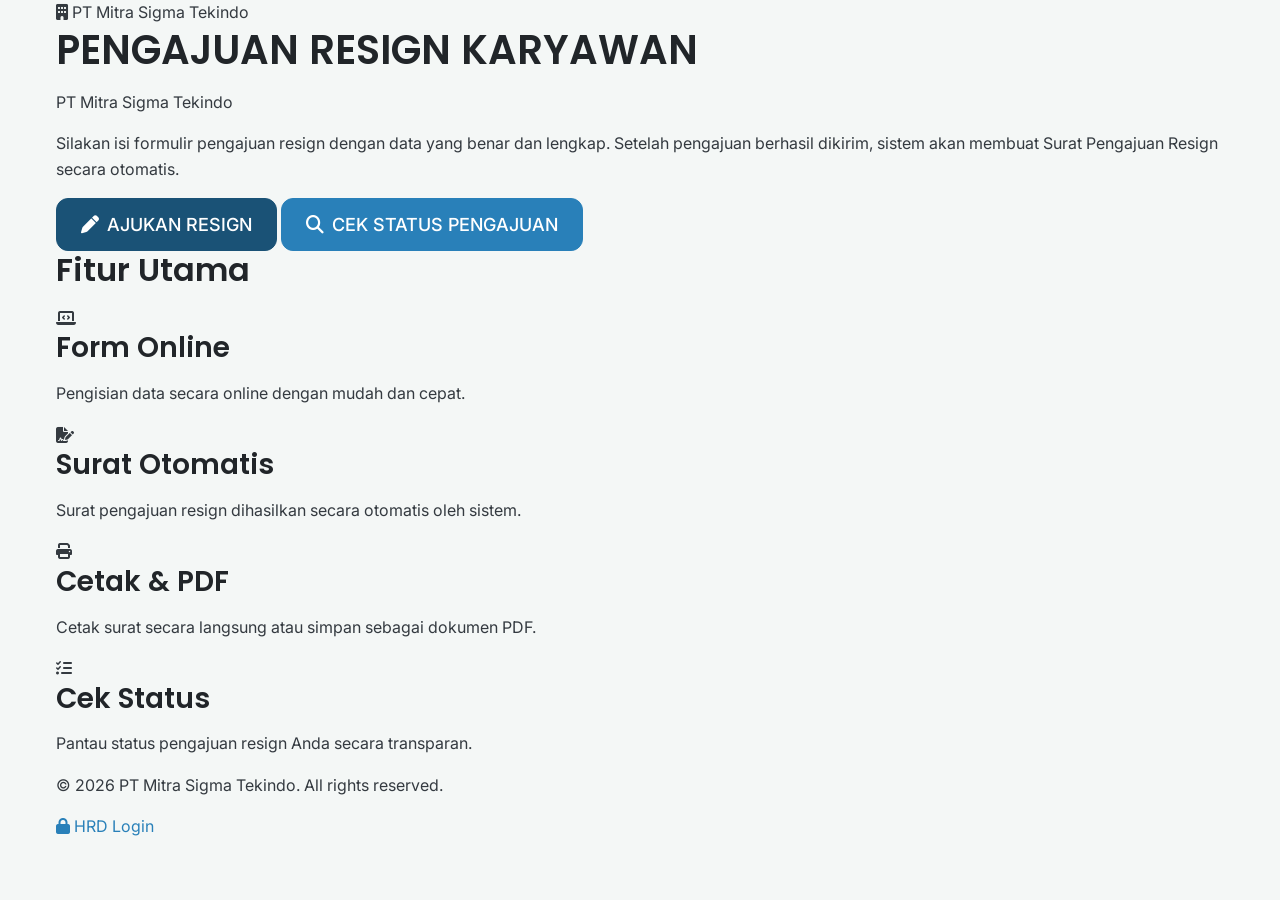
==== index.html @ a5768f7a "Initial commit: Aplikasi Pengajuan Resign Karyawan PT Mitra Sigma Tekindo" ====
<!DOCTYPE html>
<html lang="id">
<head>
    <meta charset="UTF-8">
    <meta name="viewport" content="width=device-width, initial-scale=1.0">
    <title>Pengajuan Resign Karyawan - PT Mitra Sigma Tekindo</title>
    <link href="https://fonts.googleapis.com/css2?family=Inter:wght@300;400;500;600;700&display=swap" rel="stylesheet">
    <link rel="stylesheet" href="https://cdnjs.cloudflare.com/ajax/libs/font-awesome/6.4.0/css/all.min.css">
    <link rel="stylesheet" href="css/style.css">
</head>
<body>
    <header class="main-header">
        <div class="container">
            <div class="logo-area">
                <i class="fas fa-building logo-icon"></i>
                <span class="company-name">PT Mitra Sigma Tekindo</span>
            </div>
        </div>
    </header>

    <main>
        <section class="hero">
            <div class="container">
                <h1>PENGAJUAN RESIGN KARYAWAN</h1>
                <p class="subtitle">PT Mitra Sigma Tekindo</p>
                <p class="description">Silakan isi formulir pengajuan resign dengan data yang benar dan lengkap. Setelah pengajuan berhasil dikirim, sistem akan membuat Surat Pengajuan Resign secara otomatis.</p>
                <div class="cta-buttons">
                    <a href="form.html" class="btn btn-primary btn-lg"><i class="fas fa-pen"></i> AJUKAN RESIGN</a>
                    <a href="check-status.html" class="btn btn-secondary btn-lg"><i class="fas fa-search"></i> CEK STATUS PENGAJUAN</a>
                </div>
            </div>
        </section>

        <section class="features">
            <div class="container">
                <h2>Fitur Utama</h2>
                <div class="feature-grid">
                    <div class="feature-card">
                        <i class="fas fa-laptop-code feature-icon"></i>
                        <h3>Form Online</h3>
                        <p>Pengisian data secara online dengan mudah dan cepat.</p>
                    </div>
                    <div class="feature-card">
                        <i class="fas fa-file-signature feature-icon"></i>
                        <h3>Surat Otomatis</h3>
                        <p>Surat pengajuan resign dihasilkan secara otomatis oleh sistem.</p>
                    </div>
                    <div class="feature-card">
                        <i class="fas fa-print feature-icon"></i>
                        <h3>Cetak & PDF</h3>
                        <p>Cetak surat secara langsung atau simpan sebagai dokumen PDF.</p>
                    </div>
                    <div class="feature-card">
                        <i class="fas fa-tasks feature-icon"></i>
                        <h3>Cek Status</h3>
                        <p>Pantau status pengajuan resign Anda secara transparan.</p>
                    </div>
                </div>
            </div>
        </section>
    </main>

    <footer>
        <div class="container footer-content">
            <div class="company-info">
                <p>&copy; 2026 PT Mitra Sigma Tekindo. All rights reserved.</p>
            </div>
            <div class="footer-links">
                <a href="login.html" class="hrd-login-link"><i class="fas fa-lock"></i> HRD Login</a>
            </div>
        </div>
    </footer>

    <script src="js/config.js"></script>
    <script src="js/app.js"></script>
</body>
</html>
---- css/style.css ----
@import url('https://fonts.googleapis.com/css2?family=Inter:wght@300;400;500;600;700&family=Poppins:wght@400;500;600;700&display=swap');

/* ==========================================================================
   1. CSS Variables & Reset
   ========================================================================== */
:root {
    /* Colors */
    --primary: #1a5276;
    --primary-hover: #154360;
    --primary-light: #e8f0fe;
    
    --secondary: #2980b9;
    --secondary-hover: #21618c;
    
    --success: #27ae60;
    --success-hover: #1e8449;
    --success-light: #eafaf1;
    
    --danger: #e74c3c;
    --danger-hover: #cb4335;
    --danger-light: #fdedec;
    
    --warning: #f39c12;
    --warning-hover: #d68910;
    --warning-light: #fef5e7;
    
    --info: #3498db;
    --info-light: #ebf5fb;

    /* Grayscale */
    --gray-50: #f8f9fa;
    --gray-100: #f1f3f5;
    --gray-200: #e9ecef;
    --gray-300: #dee2e6;
    --gray-400: #ced4da;
    --gray-500: #adb5bd;
    --gray-600: #6c757d;
    --gray-700: #495057;
    --gray-800: #343a40;
    --gray-900: #212529;
    
    /* Base */
    --bg-body: #f4f7f6;
    --bg-card: #ffffff;
    --text-main: var(--gray-800);
    --text-muted: var(--gray-600);
    --border-color: var(--gray-300);
    
    /* Typography */
    --font-family-sans: 'Inter', system-ui, -apple-system, 'Segoe UI', Roboto, Helvetica, Arial, sans-serif;
    --font-family-heading: 'Poppins', var(--font-family-sans);
    
    /* Spacing */
    --spacing-xs: 0.25rem;
    --spacing-sm: 0.5rem;
    --spacing-md: 1rem;
    --spacing-lg: 1.5rem;
    --spacing-xl: 2rem;
    --spacing-xxl: 3rem;
    
    /* Border Radius */
    --radius-sm: 0.25rem;
    --radius-md: 0.5rem;
    --radius-lg: 0.75rem;
    --radius-xl: 1rem;
    --radius-pill: 50rem;
    
    /* Shadows */
    --shadow-sm: 0 1px 2px rgba(0,0,0,0.05);
    --shadow-md: 0 4px 6px -1px rgba(0,0,0,0.1), 0 2px 4px -1px rgba(0,0,0,0.06);
    --shadow-lg: 0 10px 15px -3px rgba(0,0,0,0.1), 0 4px 6px -2px rgba(0,0,0,0.05);
    
    /* Transitions */
    --transition-fast: 150ms ease-in-out;
    --transition-normal: 250ms ease-in-out;
    
    /* Z-index */
    --z-dropdown: 1000;
    --z-sticky: 1020;
    --z-fixed: 1030;
    --z-modal-backdrop: 1040;
    --z-modal: 1050;
    --z-popover: 1060;
    --z-tooltip: 1070;
    --z-toast: 1090;
}

*, *::before, *::after {
    box-sizing: border-box;
    margin: 0;
    padding: 0;
}

html {
    font-size: 16px;
    scroll-behavior: smooth;
}

body {
    font-family: var(--font-family-sans);
    background-color: var(--bg-body);
    color: var(--text-main);
    line-height: 1.6;
    -webkit-font-smoothing: antialiased;
    -moz-osx-font-smoothing: grayscale;
}

/* ==========================================================================
   2. Typography
   ========================================================================== */
h1, h2, h3, h4, h5, h6 {
    font-family: var(--font-family-heading);
    font-weight: 600;
    color: var(--gray-900);
    margin-bottom: var(--spacing-md);
    line-height: 1.2;
}

h1 { font-size: 2.5rem; }
h2 { font-size: 2rem; }
h3 { font-size: 1.75rem; }
h4 { font-size: 1.5rem; }
h5 { font-size: 1.25rem; }
h6 { font-size: 1rem; }

p {
    margin-bottom: var(--spacing-md);
}

a {
    color: var(--secondary);
    text-decoration: none;
    transition: color var(--transition-fast);
}

a:hover {
    color: var(--secondary-hover);
    text-decoration: underline;
}

.text-muted { color: var(--text-muted) !important; }
.text-primary { color: var(--primary) !important; }
.text-success { color: var(--success) !important; }
.text-danger { color: var(--danger) !important; }
.text-warning { color: var(--warning) !important; }
.text-center { text-align: center !important; }
.text-right { text-align: right !important; }
.text-left { text-align: left !important; }
.fw-bold { font-weight: 700 !important; }
.fw-semibold { font-weight: 600 !important; }
.fw-medium { font-weight: 500 !important; }
.fw-normal { font-weight: 400 !important; }
.fs-sm { font-size: 0.875rem !important; }
.fs-lg { font-size: 1.125rem !important; }

/* ==========================================================================
   3. Layout & Container
   ========================================================================== */
.container {
    width: 100%;
    max-width: 1200px;
    margin-left: auto;
    margin-right: auto;
    padding-left: var(--spacing-md);
    padding-right: var(--spacing-md);
}

.container-fluid {
    width: 100%;
    padding-left: var(--spacing-md);
    padding-right: var(--spacing-md);
}

.row {
    display: flex;
    flex-wrap: wrap;
    margin-left: calc(var(--spacing-md) * -0.5);
    margin-right: calc(var(--spacing-md) * -0.5);
}

.col {
    flex: 1 0 0%;
    padding-left: calc(var(--spacing-md) * 0.5);
    padding-right: calc(var(--spacing-md) * 0.5);
}

.app-wrapper {
    display: flex;
    flex-direction: column;
    min-height: 100vh;
}

.main-content {
    flex: 1;
    padding: var(--spacing-xl) 0;
}

.d-flex { display: flex !important; }
.align-items-center { align-items: center !important; }
.justify-content-center { justify-content: center !important; }
.justify-content-between { justify-content: space-between !important; }
.flex-column { flex-direction: column !important; }
.flex-wrap { flex-wrap: wrap !important; }
.gap-1 { gap: var(--spacing-xs) !important; }
.gap-2 { gap: var(--spacing-sm) !important; }
.gap-3 { gap: var(--spacing-md) !important; }
.gap-4 { gap: var(--spacing-lg) !important; }

/* ==========================================================================
   4. Header & Navigation
   ========================================================================== */
.header {
    background-color: var(--bg-card);
    box-shadow: var(--shadow-sm);
    position: sticky;
    top: 0;
    z-index: var(--z-sticky);
    height: 70px;
}

.navbar {
    display: flex;
    align-items: center;
    justify-content: space-between;
    height: 100%;
}

.navbar-brand {
    display: flex;
    align-items: center;
    gap: var(--spacing-sm);
    font-family: var(--font-family-heading);
    font-weight: 700;
    font-size: 1.25rem;
    color: var(--primary);
    text-decoration: none;
}

.navbar-brand:hover {
    text-decoration: none;
}

.navbar-nav {
    display: flex;
    list-style: none;
    align-items: center;
    gap: var(--spacing-md);
}

.nav-link {
    color: var(--text-muted);
    font-weight: 500;
    padding: var(--spacing-sm) var(--spacing-md);
    border-radius: var(--radius-md);
}

.nav-link:hover, .nav-link.active {
    background-color: var(--primary-light);
    color: var(--primary);
    text-decoration: none;
}

.user-menu {
    position: relative;
    cursor: pointer;
}

.user-menu-trigger {
    display: flex;
    align-items: center;
    gap: var(--spacing-sm);
}

.avatar {
    width: 40px;
    height: 40px;
    border-radius: var(--radius-pill);
    background-color: var(--primary);
    color: white;
    display: flex;
    align-items: center;
    justify-content: center;
    font-weight: 600;
}

/* ==========================================================================
   5. Buttons
   ========================================================================== */
.btn {
    display: inline-flex;
    align-items: center;
    justify-content: center;
    gap: var(--spacing-sm);
    font-family: var(--font-family-sans);
    font-weight: 500;
    text-align: center;
    vertical-align: middle;
    cursor: pointer;
    user-select: none;
    border: 1px solid transparent;
    padding: 0.5rem 1rem;
    font-size: 1rem;
    line-height: 1.5;
    border-radius: var(--radius-md);
    transition: all var(--transition-fast);
}

.btn:focus {
    outline: 0;
    box-shadow: 0 0 0 0.25rem rgba(26, 82, 118, 0.25);
}

.btn:disabled, .btn.disabled {
    opacity: 0.65;
    pointer-events: none;
}

/* Primary */
.btn-primary {
    color: #fff;
    background-color: var(--primary);
    border-color: var(--primary);
}
.btn-primary:hover {
    color: #fff;
    background-color: var(--primary-hover);
    border-color: var(--primary-hover);
    text-decoration: none;
}

/* Secondary */
.btn-secondary {
    color: #fff;
    background-color: var(--secondary);
    border-color: var(--secondary);
}
.btn-secondary:hover {
    background-color: var(--secondary-hover);
    border-color: var(--secondary-hover);
    text-decoration: none;
}

/* Success */
.btn-success {
    color: #fff;
    background-color: var(--success);
    border-color: var(--success);
}
.btn-success:hover {
    background-color: var(--success-hover);
    border-color: var(--success-hover);
    text-decoration: none;
}

/* Danger */
.btn-danger {
    color: #fff;
    background-color: var(--danger);
    border-color: var(--danger);
}
.btn-danger:hover {
    background-color: var(--danger-hover);
    border-color: var(--danger-hover);
    text-decoration: none;
}

/* Warning */
.btn-warning {
    color: #fff;
    background-color: var(--warning);
    border-color: var(--warning);
}
.btn-warning:hover {
    background-color: var(--warning-hover);
    border-color: var(--warning-hover);
    text-decoration: none;
}

/* Outlines */
.btn-outline-primary {
    color: var(--primary);
    background-color: transparent;
    border-color: var(--primary);
}
.btn-outline-primary:hover {
    color: #fff;
    background-color: var(--primary);
    text-decoration: none;
}

.btn-outline-secondary {
    color: var(--gray-600);
    background-color: transparent;
    border-color: var(--gray-400);
}
.btn-outline-secondary:hover {
    background-color: var(--gray-100);
    color: var(--gray-800);
    text-decoration: none;
}

/* Sizes */
.btn-sm {
    padding: 0.25rem 0.5rem;
    font-size: 0.875rem;
    border-radius: var(--radius-sm);
}

.btn-lg {
    padding: 0.75rem 1.5rem;
    font-size: 1.125rem;
    border-radius: var(--radius-lg);
}

.btn-icon {
    padding: 0.5rem;
    display: inline-flex;
    align-items: center;
    justify-content: center;
}

/* ==========================================================================
   6. Cards
   ========================================================================== */
.card {
    position: relative;
    display: flex;
    flex-direction: column;
    min-width: 0;
    word-wrap: break-word;
    background-color: var(--bg-card);
    background-clip: border-box;
    border: 1px solid var(--border-color);
    border-radius: var(--radius-lg);
    box-shadow: var(--shadow-sm);
    margin-bottom: var(--spacing-lg);
    transition: box-shadow var(--transition-fast);
}

.card:hover {
    box-shadow: var(--shadow-md);
}

.card-header {
    padding: var(--spacing-md) var(--spacing-lg);
    margin-bottom: 0;
    background-color: var(--bg-card);
    border-bottom: 1px solid var(--border-color);
    border-top-left-radius: calc(var(--radius-lg) - 1px);
    border-top-right-radius: calc(var(--radius-lg) - 1px);
    display: flex;
    align-items: center;
    justify-content: space-between;
}

.card-title {
    margin-bottom: 0;
    font-size: 1.125rem;
    font-weight: 600;
}

.card-body {
    flex: 1 1 auto;
    padding: var(--spacing-lg);
}

.card-footer {
    padding: var(--spacing-md) var(--spacing-lg);
    background-color: var(--gray-50);
    border-top: 1px solid var(--border-color);
    border-bottom-left-radius: calc(var(--radius-lg) - 1px);
    border-bottom-right-radius: calc(var(--radius-lg) - 1px);
}

/* ==========================================================================
   7. Forms & Inputs
   ========================================================================== */
.form-group {
    margin-bottom: var(--spacing-md);
}

.form-label {
    display: inline-block;
    margin-bottom: 0.5rem;
    font-weight: 500;
    color: var(--gray-800);
}

.form-control, .form-select {
    display: block;
    width: 100%;
    padding: 0.5rem 0.75rem;
    font-size: 1rem;
    font-weight: 400;
    line-height: 1.5;
    color: var(--gray-800);
    background-color: #fff;
    background-clip: padding-box;
    border: 1px solid var(--gray-400);
    appearance: none;
    border-radius: var(--radius-md);
    transition: border-color var(--transition-fast), box-shadow var(--transition-fast);
}

.form-control:focus, .form-select:focus {
    color: var(--gray-800);
    background-color: #fff;
    border-color: var(--primary);
    outline: 0;
    box-shadow: 0 0 0 0.25rem rgba(26, 82, 118, 0.25);
}

.form-control:disabled, .form-control[readonly] {
    background-color: var(--gray-100);
    opacity: 1;
}

textarea.form-control {
    min-height: 100px;
    resize: vertical;
}

/* Custom Checkbox/Radio */
.form-check {
    display: block;
    min-height: 1.5rem;
    padding-left: 1.5rem;
    margin-bottom: 0.125rem;
}

.form-check-input {
    float: left;
    margin-left: -1.5rem;
    width: 1em;
    height: 1em;
    margin-top: 0.25em;
    vertical-align: top;
    background-color: #fff;
    background-repeat: no-repeat;
    background-position: center;
    background-size: contain;
    border: 1px solid var(--gray-400);
    appearance: none;
    color-adjust: exact;
}

.form-check-input[type="checkbox"] {
    border-radius: 0.25em;
}

.form-check-input[type="radio"] {
    border-radius: 50%;
}

.form-check-input:checked {
    background-color: var(--primary);
    border-color: var(--primary);
}

.form-check-input:checked[type="checkbox"] {
    background-image: url("data:image/svg+xml,%3csvg xmlns='http://www.w3.org/2000/svg' viewBox='0 0 20 20'%3e%3cpath fill='none' stroke='%23fff' stroke-linecap='round' stroke-linejoin='round' stroke-width='3' d='M6 10l3 3l6-6'/%3e%3c/svg%3e");
}

.form-check-input:checked[type="radio"] {
    background-image: url("data:image/svg+xml,%3csvg xmlns='http://www.w3.org/2000/svg' viewBox='-4 -4 8 8'%3e%3ccircle r='2' fill='%23fff'/%3e%3c/svg%3e");
}

.form-check-label {
    cursor: pointer;
}

.invalid-feedback {
    display: none;
    width: 100%;
    margin-top: 0.25rem;
    font-size: 0.875em;
    color: var(--danger);
}

.is-invalid {
    border-color: var(--danger);
}
.is-invalid ~ .invalid-feedback {
    display: block;
}

/* ==========================================================================
   8. Tables
   ========================================================================== */
.table-responsive {
    overflow-x: auto;
    -webkit-overflow-scrolling: touch;
}

.table {
    width: 100%;
    margin-bottom: 1rem;
    color: var(--gray-800);
    vertical-align: top;
    border-collapse: collapse;
}

.table > :not(caption) > * > * {
    padding: 0.75rem 1rem;
    background-color: transparent;
    border-bottom: 1px solid var(--gray-200);
}

.table > thead {
    vertical-align: bottom;
    background-color: var(--gray-50);
}

.table > thead > tr > th {
    font-weight: 600;
    text-align: left;
    color: var(--gray-700);
    text-transform: uppercase;
    font-size: 0.75rem;
    letter-spacing: 0.5px;
    border-bottom-width: 2px;
}

.table > tbody {
    vertical-align: inherit;
}

.table-striped > tbody > tr:nth-of-type(odd) > * {
    background-color: rgba(0, 0, 0, 0.02);
}

.table-hover > tbody > tr:hover > * {
    background-color: rgba(0, 0, 0, 0.04);
}

.table-bordered > :not(caption) > * {
    border-width: 1px 0;
}
.table-bordered > :not(caption) > * > * {
    border-width: 0 1px;
    border-color: var(--gray-200);
}

/* ==========================================================================
   9. Modals & Dialogs
   ========================================================================== */
.modal {
    position: fixed;
    top: 0;
    left: 0;
    z-index: var(--z-modal);
    display: none;
    width: 100%;
    height: 100%;
    overflow-x: hidden;
    overflow-y: auto;
    outline: 0;
    background-color: rgba(0,0,0,0.5);
    opacity: 0;
    transition: opacity var(--transition-normal);
}

.modal.show {
    display: block;
    opacity: 1;
}

.modal-dialog {
    position: relative;
    width: auto;
    margin: 1.75rem auto;
    pointer-events: none;
    max-width: 500px;
    transform: translateY(-50px);
    transition: transform var(--transition-normal);
}

.modal.show .modal-dialog {
    transform: none;
}

.modal-content {
    position: relative;
    display: flex;
    flex-direction: column;
    width: 100%;
    pointer-events: auto;
    background-color: #fff;
    background-clip: padding-box;
    border: 1px solid rgba(0,0,0,0.2);
    border-radius: var(--radius-lg);
    outline: 0;
    box-shadow: var(--shadow-lg);
}

.modal-header {
    display: flex;
    flex-shrink: 0;
    align-items: center;
    justify-content: space-between;
    padding: 1rem 1rem;
    border-bottom: 1px solid var(--border-color);
    border-top-left-radius: calc(var(--radius-lg) - 1px);
    border-top-right-radius: calc(var(--radius-lg) - 1px);
}

.modal-title {
    margin-bottom: 0;
    line-height: 1.5;
}

.btn-close {
    box-sizing: content-box;
    width: 1em;
    height: 1em;
    padding: 0.25em 0.25em;
    color: #000;
    background: transparent url("data:image/svg+xml,%3csvg xmlns='http://www.w3.org/2000/svg' viewBox='0 0 16 16' fill='%23000'%3e%3cpath d='M.293.293a1 1 0 011.414 0L8 6.586 14.293.293a1 1 0 111.414 1.414L9.414 8l6.293 6.293a1 1 0 01-1.414 1.414L8 9.414l-6.293 6.293a1 1 0 01-1.414-1.414L6.586 8 .293 1.707a1 1 0 010-1.414z'/%3e%3c/svg%3e") center/1em auto no-repeat;
    border: 0;
    border-radius: 0.25rem;
    opacity: 0.5;
    cursor: pointer;
}

.btn-close:hover {
    opacity: 0.75;
}

.modal-body {
    position: relative;
    flex: 1 1 auto;
    padding: 1rem;
}

.modal-footer {
    display: flex;
    flex-wrap: wrap;
    flex-shrink: 0;
    align-items: center;
    justify-content: flex-end;
    padding: 0.75rem;
    border-top: 1px solid var(--border-color);
    border-bottom-right-radius: calc(var(--radius-lg) - 1px);
    border-bottom-left-radius: calc(var(--radius-lg) - 1px);
}

/* ==========================================================================
   10. Status Badges
   ========================================================================== */
.badge {
    display: inline-block;
    padding: 0.35em 0.65em;
    font-size: 0.75em;
    font-weight: 600;
    line-height: 1;
    color: #fff;
    text-align: center;
    white-space: nowrap;
    vertical-align: baseline;
    border-radius: var(--radius-pill);
}

/* Specific Status Colors */
.badge-baru {
    background-color: var(--primary);
    color: #fff;
}

.badge-diperiksa {
    background-color: var(--warning);
    color: #fff;
}

.badge-disetujui {
    background-color: var(--success);
    color: #fff;
}

.badge-ditolak {
    background-color: var(--danger);
    color: #fff;
}

.badge-selesai {
    background-color: var(--gray-600);
    color: #fff;
}

/* ==========================================================================
   11. Timeline/Stepper
   ========================================================================== */
.stepper {
    display: flex;
    flex-direction: column;
    position: relative;
    margin: var(--spacing-md) 0;
}

.stepper::before {
    content: '';
    position: absolute;
    top: 0;
    bottom: 0;
    left: 20px;
    width: 2px;
    background-color: var(--gray-300);
}

.step {
    display: flex;
    align-items: flex-start;
    margin-bottom: var(--spacing-lg);
    position: relative;
    z-index: 1;
}

.step:last-child {
    margin-bottom: 0;
}

.step-icon {
    width: 42px;
    height: 42px;
    border-radius: 50%;
    background-color: #fff;
    border: 2px solid var(--gray-300);
    display: flex;
    align-items: center;
    justify-content: center;
    color: var(--gray-500);
    font-weight: bold;
    flex-shrink: 0;
    margin-right: var(--spacing-md);
    transition: all var(--transition-fast);
}

.step-content {
    flex: 1;
    padding-top: 8px;
}

.step-title {
    font-weight: 600;
    margin-bottom: 4px;
    color: var(--gray-800);
}

.step-desc {
    font-size: 0.875rem;
    color: var(--text-muted);
}

.step.active .step-icon {
    border-color: var(--primary);
    background-color: var(--primary-light);
    color: var(--primary);
}

.step.active .step-title {
    color: var(--primary);
}

.step.completed .step-icon {
    background-color: var(--success);
    border-color: var(--success);
    color: #fff;
}

/* ==========================================================================
   12. Dashboard Stats
   ========================================================================== */
.stat-grid {
    display: grid;
    grid-template-columns: repeat(auto-fit, minmax(240px, 1fr));
    gap: var(--spacing-md);
    margin-bottom: var(--spacing-lg);
}

.stat-card {
    background: var(--bg-card);
    border-radius: var(--radius-lg);
    padding: var(--spacing-lg);
    display: flex;
    align-items: center;
    box-shadow: var(--shadow-sm);
    border: 1px solid var(--border-color);
    transition: transform var(--transition-fast);
}

.stat-card:hover {
    transform: translateY(-3px);
    box-shadow: var(--shadow-md);
}

.stat-icon {
    width: 60px;
    height: 60px;
    border-radius: var(--radius-md);
    display: flex;
    align-items: center;
    justify-content: center;
    font-size: 1.5rem;
    margin-right: var(--spacing-md);
}

.stat-icon.primary { background: var(--primary-light); color: var(--primary); }
.stat-icon.success { background: var(--success-light); color: var(--success); }
.stat-icon.warning { background: var(--warning-light); color: var(--warning); }
.stat-icon.danger { background: var(--danger-light); color: var(--danger); }

.stat-details {
    flex: 1;
}

.stat-title {
    font-size: 0.875rem;
    color: var(--text-muted);
    font-weight: 500;
    margin-bottom: 4px;
    text-transform: uppercase;
}

.stat-value {
    font-size: 1.75rem;
    font-weight: 700;
    color: var(--gray-900);
    line-height: 1;
}

/* ==========================================================================
   13. Pagination
   ========================================================================== */
.pagination {
    display: flex;
    padding-left: 0;
    list-style: none;
    border-radius: var(--radius-md);
    justify-content: flex-end;
    margin-top: var(--spacing-md);
}

.page-item {
    margin: 0 2px;
}

.page-link {
    position: relative;
    display: block;
    color: var(--primary);
    text-decoration: none;
    background-color: #fff;
    border: 1px solid var(--gray-300);
    padding: 0.5rem 0.75rem;
    border-radius: var(--radius-sm);
    transition: all var(--transition-fast);
}

.page-link:hover {
    z-index: 2;
    color: var(--primary-hover);
    background-color: var(--gray-100);
    border-color: var(--gray-300);
}

.page-item.active .page-link {
    z-index: 3;
    color: #fff;
    background-color: var(--primary);
    border-color: var(--primary);
}

.page-item.disabled .page-link {
    color: var(--gray-500);
    pointer-events: none;
    background-color: #fff;
    border-color: var(--gray-300);
}

/* ==========================================================================
   14. Notifications/Toast
   ========================================================================== */
.toast-container {
    position: fixed;
    top: 20px;
    right: 20px;
    z-index: var(--z-toast);
}

.toast {
    width: 350px;
    max-width: 100%;
    font-size: 0.875rem;
    pointer-events: auto;
    background-color: rgba(255, 255, 255, 0.95);
    background-clip: padding-box;
    border: 1px solid rgba(0, 0, 0, 0.1);
    box-shadow: var(--shadow-md);
    border-radius: var(--radius-md);
    margin-bottom: var(--spacing-sm);
    opacity: 0;
    transform: translateX(100%);
    transition: all 0.3s ease-in-out;
}

.toast.show {
    opacity: 1;
    transform: translateX(0);
}

.toast-header {
    display: flex;
    align-items: center;
    padding: 0.5rem 0.75rem;
    color: var(--gray-600);
    background-color: rgba(255, 255, 255, 0.85);
    background-clip: padding-box;
    border-bottom: 1px solid rgba(0, 0, 0, 0.05);
    border-top-left-radius: calc(var(--radius-md) - 1px);
    border-top-right-radius: calc(var(--radius-md) - 1px);
}

.toast-body {
    padding: 0.75rem;
    word-wrap: break-word;
}

.toast-success { border-left: 4px solid var(--success); }
.toast-error { border-left: 4px solid var(--danger); }
.toast-warning { border-left: 4px solid var(--warning); }
.toast-info { border-left: 4px solid var(--info); }

/* ==========================================================================
   15. Loading Spinner
   ========================================================================== */
.spinner-border {
    display: inline-block;
    width: 2rem;
    height: 2rem;
    vertical-align: -0.125em;
    border: 0.25em solid currentColor;
    border-right-color: transparent;
    border-radius: 50%;
    animation: 0.75s linear infinite spinner-border;
}

.spinner-sm {
    width: 1rem;
    height: 1rem;
    border-width: 0.2em;
}

@keyframes spinner-border {
    to { transform: rotate(360deg); }
}

.loading-overlay {
    position: fixed;
    top: 0;
    left: 0;
    width: 100%;
    height: 100%;
    background: rgba(255,255,255,0.8);
    display: flex;
    flex-direction: column;
    justify-content: center;
    align-items: center;
    z-index: 9999;
}

.loading-text {
    margin-top: var(--spacing-sm);
    font-weight: 500;
    color: var(--primary);
}

/* ==========================================================================
   16. File Upload
   ========================================================================== */
.upload-area {
    border: 2px dashed var(--gray-400);
    border-radius: var(--radius-md);
    padding: var(--spacing-xl);
    text-align: center;
    background-color: var(--gray-50);
    transition: all var(--transition-fast);
    cursor: pointer;
    position: relative;
}

.upload-area:hover, .upload-area.dragover {
    border-color: var(--primary);
    background-color: var(--primary-light);
}

.upload-icon {
    font-size: 2.5rem;
    color: var(--gray-500);
    margin-bottom: var(--spacing-sm);
}

.upload-area:hover .upload-icon {
    color: var(--primary);
}

.upload-text {
    color: var(--gray-700);
    margin-bottom: 0;
}

.upload-hint {
    font-size: 0.75rem;
    color: var(--text-muted);
    margin-top: var(--spacing-xs);
}

.upload-input {
    position: absolute;
    width: 100%;
    height: 100%;
    top: 0;
    left: 0;
    opacity: 0;
    cursor: pointer;
}

/* ==========================================================================
   17. Filter Bar
   ========================================================================== */
.filter-bar {
    background-color: var(--bg-card);
    padding: var(--spacing-md);
    border-radius: var(--radius-md);
    box-shadow: var(--shadow-sm);
    margin-bottom: var(--spacing-lg);
    border: 1px solid var(--border-color);
    display: flex;
    flex-wrap: wrap;
    gap: var(--spacing-md);
    align-items: center;
}

.filter-group {
    display: flex;
    flex-direction: column;
    flex: 1;
    min-width: 200px;
}

.filter-group label {
    font-size: 0.75rem;
    font-weight: 600;
    color: var(--text-muted);
    text-transform: uppercase;
    margin-bottom: 4px;
}

.search-box {
    position: relative;
    flex: 2;
    min-width: 250px;
}

.search-box .form-control {
    padding-left: 2.5rem;
}

.search-icon {
    position: absolute;
    left: 10px;
    top: 50%;
    transform: translateY(-50%);
    color: var(--gray-500);
}

/* ==========================================================================
   18. Footer
   ========================================================================== */
.footer {
    background-color: #fff;
    padding: var(--spacing-lg) 0;
    border-top: 1px solid var(--border-color);
    text-align: center;
    margin-top: auto;
}

.footer p {
    margin-bottom: 0;
    color: var(--text-muted);
    font-size: 0.875rem;
}

/* ==========================================================================
   19. Print Styles
   ========================================================================== */
@media print {
    @page {
        margin: 2cm;
        size: A4 portrait;
    }
    
    body {
        background-color: #fff;
        color: #000;
        font-size: 12pt;
    }
    
    .header, .footer, .navbar, .sidebar, .btn, .filter-bar, .pagination, 
    .toast-container, .loading-overlay {
        display: none !important;
    }
    
    .container {
        max-width: 100%;
        padding: 0;
        margin: 0;
    }
    
    .card {
        border: none;
        box-shadow: none;
        margin: 0;
    }
    
    .card-header {
        border: none;
        padding: 0 0 1rem 0;
    }
    
    .card-body {
        padding: 0;
    }
    
    .badge {
        border: 1px solid #000;
        color: #000 !important;
        background-color: transparent !important;
    }
    
    .table {
        border-collapse: collapse;
    }
    
    .table th, .table td {
        border: 1px solid #000;
        padding: 8px;
    }
    
    /* Ensure colors print for specific elements if needed */
    * {
        -webkit-print-color-adjust: exact !important;
        print-color-adjust: exact !important;
    }
}

/* ==========================================================================
   20. Letter/Surat Styles (A4 formatting)
   ========================================================================== */
.surat-container {
    background: #fff;
    width: 210mm;
    min-height: 297mm;
    padding: 20mm;
    margin: 0 auto;
    box-shadow: 0 0 10px rgba(0,0,0,0.1);
    font-family: 'Times New Roman', Times, serif; /* Standard for official letters */
    font-size: 12pt;
    line-height: 1.5;
    color: #000;
}

.kop-surat {
    text-align: center;
    border-bottom: 3px solid #000;
    padding-bottom: 10px;
    margin-bottom: 20px;
    display: flex;
    align-items: center;
}

.kop-logo {
    width: 80px;
    height: auto;
    margin-right: 20px;
}

.kop-text {
    flex: 1;
}

.kop-nama-pt {
    font-size: 16pt;
    font-weight: bold;
    text-transform: uppercase;
    margin-bottom: 5px;
}

.kop-alamat {
    font-size: 10pt;
    margin-bottom: 0;
}

.isi-surat {
    text-align: justify;
}

.surat-tanggal {
    text-align: right;
    margin-bottom: 20px;
}

.surat-tujuan {
    margin-bottom: 20px;
}

.surat-paragraf {
    text-indent: 30px;
    margin-bottom: 15px;
}

.tanda-tangan-area {
    margin-top: 50px;
    display: flex;
    justify-content: space-between;
}

.tanda-tangan-box {
    text-align: center;
    width: 200px;
}

.ttd-space {
    height: 80px; /* Space for signature */
}

.ttd-nama {
    font-weight: bold;
    text-decoration: underline;
}

/* ==========================================================================
   21. Responsive Breakpoints
   ========================================================================== */
/* Extra small devices (phones, 600px and down) */
@media only screen and (max-width: 600px) {
    .row {
        flex-direction: column;
    }
    
    .col {
        width: 100%;
        flex: none;
    }
    
    .stat-grid {
        grid-template-columns: 1fr;
    }
    
    .filter-bar {
        flex-direction: column;
        align-items: stretch;
    }
    
    .surat-container {
        width: 100%;
        min-height: auto;
        padding: 15px;
        box-shadow: none;
    }
    
    .tanda-tangan-area {
        flex-direction: column;
        align-items: center;
        gap: 20px;
    }
    
    /* Mobile-first touch targets */
    .btn, .form-control, .form-select, .nav-link {
        min-height: 44px; /* Apple suggested touch target size */
    }
}

/* Small devices (portrait tablets and large phones, 600px and up) */
@media only screen and (min-width: 600px) {
    .col-sm-6 { flex: 0 0 auto; width: 50%; }
    .col-sm-12 { flex: 0 0 auto; width: 100%; }
}

/* Medium devices (landscape tablets, 768px and up) */
@media only screen and (min-width: 768px) {
    .col-md-4 { flex: 0 0 auto; width: 33.33333333%; }
    .col-md-6 { flex: 0 0 auto; width: 50%; }
    .col-md-8 { flex: 0 0 auto; width: 66.66666667%; }
    .col-md-12 { flex: 0 0 auto; width: 100%; }
}

/* Large devices (laptops/desktops, 992px and up) */
@media only screen and (min-width: 992px) {
    .col-lg-3 { flex: 0 0 auto; width: 25%; }
    .col-lg-4 { flex: 0 0 auto; width: 33.33333333%; }
    .col-lg-6 { flex: 0 0 auto; width: 50%; }
    .col-lg-8 { flex: 0 0 auto; width: 66.66666667%; }
    .col-lg-12 { flex: 0 0 auto; width: 100%; }
}

/* ==========================================================================
   22. Utilities
   ========================================================================== */
.m-0 { margin: 0 !important; }
.mt-1 { margin-top: 0.25rem !important; }
.mt-2 { margin-top: 0.5rem !important; }
.mt-3 { margin-top: 1rem !important; }
.mt-4 { margin-top: 1.5rem !important; }
.mt-5 { margin-top: 3rem !important; }

.mb-0 { margin-bottom: 0 !important; }
.mb-1 { margin-bottom: 0.25rem !important; }
.mb-2 { margin-bottom: 0.5rem !important; }
.mb-3 { margin-bottom: 1rem !important; }
.mb-4 { margin-bottom: 1.5rem !important; }
.mb-5 { margin-bottom: 3rem !important; }

.my-1 { margin-top: 0.25rem !important; margin-bottom: 0.25rem !important; }
.my-2 { margin-top: 0.5rem !important; margin-bottom: 0.5rem !important; }
.my-3 { margin-top: 1rem !important; margin-bottom: 1rem !important; }

.p-0 { padding: 0 !important; }
.p-1 { padding: 0.25rem !important; }
.p-2 { padding: 0.5rem !important; }
.p-3 { padding: 1rem !important; }
.p-4 { padding: 1.5rem !important; }
.p-5 { padding: 3rem !important; }

.py-1 { padding-top: 0.25rem !important; padding-bottom: 0.25rem !important; }
.py-2 { padding-top: 0.5rem !important; padding-bottom: 0.5rem !important; }
.py-3 { padding-top: 1rem !important; padding-bottom: 1rem !important; }

.px-1 { padding-left: 0.25rem !important; padding-right: 0.25rem !important; }
.px-2 { padding-left: 0.5rem !important; padding-right: 0.5rem !important; }
.px-3 { padding-left: 1rem !important; padding-right: 1rem !important; }

.w-100 { width: 100% !important; }
.w-50 { width: 50% !important; }
.h-100 { height: 100% !important; }

.d-none { display: none !important; }
.d-block { display: block !important; }
.d-inline-block { display: inline-block !important; }

.float-right { float: right !important; }
.float-left { float: left !important; }
.clearfix::after {
    content: "";
    clear: both;
    display: table;
}

.shadow-none { box-shadow: none !important; }
.shadow-sm { box-shadow: var(--shadow-sm) !important; }
.shadow { box-shadow: var(--shadow-md) !important; }
.shadow-lg { box-shadow: var(--shadow-lg) !important; }

.rounded-0 { border-radius: 0 !important; }
.rounded { border-radius: var(--radius-md) !important; }
.rounded-circle { border-radius: 50% !important; }
.rounded-pill { border-radius: var(--radius-pill) !important; }

/* Login specific styles */
.login-page {
    height: 100vh;
    display: flex;
    align-items: center;
    justify-content: center;
    background-color: var(--primary-light);
}

.login-card {
    width: 100%;
    max-width: 400px;
    padding: var(--spacing-xl);
}

.login-logo {
    text-align: center;
    margin-bottom: var(--spacing-lg);
}

.login-logo h2 {
    color: var(--primary);
    margin-bottom: 0;
}
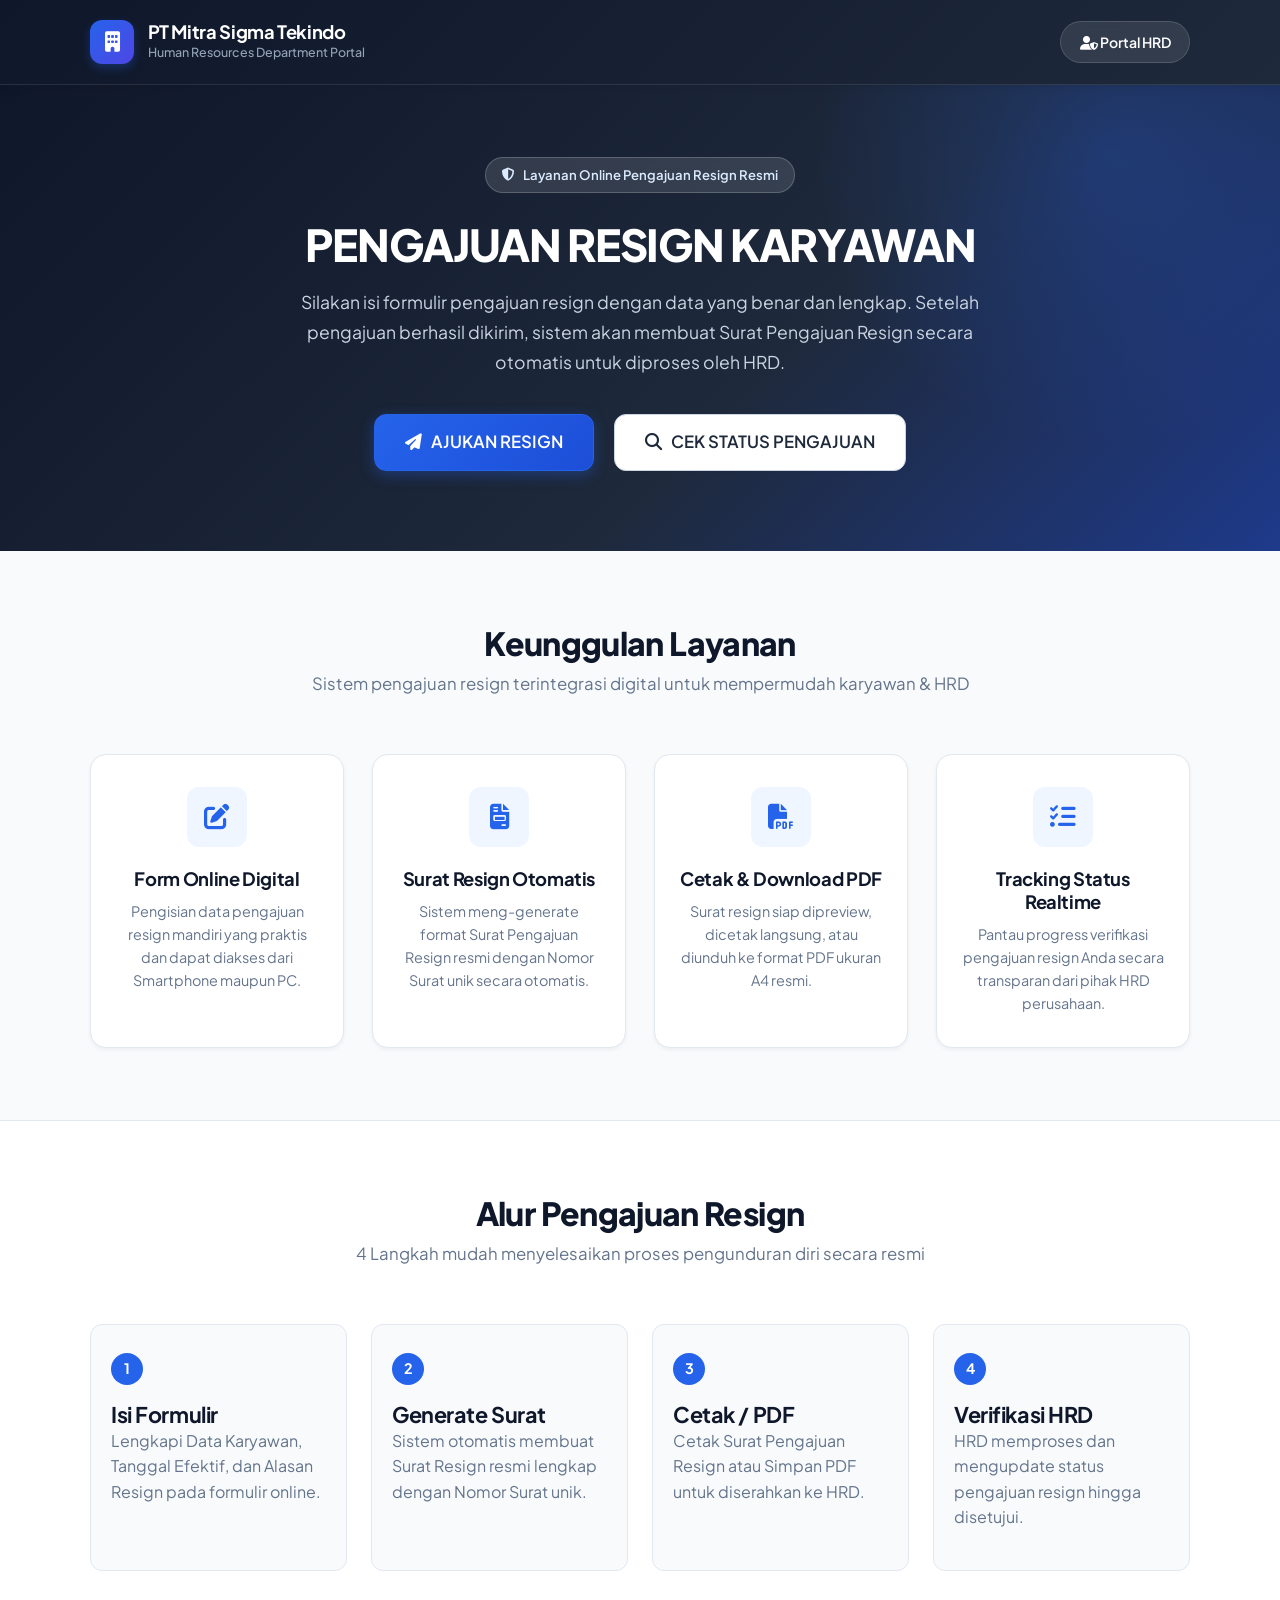
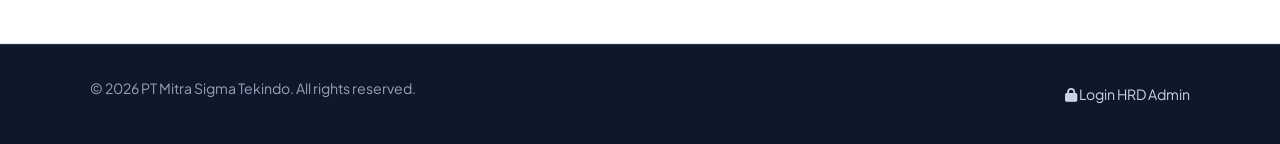
==== commit b81bda95: "UI Redesign: Modern executive corporate design system, interactive stepper, dashboard stat cards & r" ====
--- a/index.html
+++ b/index.html
@@ -4,56 +4,130 @@
     <meta charset="UTF-8">
     <meta name="viewport" content="width=device-width, initial-scale=1.0">
     <title>Pengajuan Resign Karyawan - PT Mitra Sigma Tekindo</title>
-    <link href="https://fonts.googleapis.com/css2?family=Inter:wght@300;400;500;600;700&display=swap" rel="stylesheet">
+    <link href="https://fonts.googleapis.com/css2?family=Plus+Jakarta+Sans:wght@300;400;500;600;700;800&family=Inter:wght@300;400;500;600;700&display=swap" rel="stylesheet">
     <link rel="stylesheet" href="https://cdnjs.cloudflare.com/ajax/libs/font-awesome/6.4.0/css/all.min.css">
     <link rel="stylesheet" href="css/style.css">
 </head>
 <body>
+
+    <!-- Header Navigation -->
     <header class="main-header">
-        <div class="container">
-            <div class="logo-area">
-                <i class="fas fa-building logo-icon"></i>
-                <span class="company-name">PT Mitra Sigma Tekindo</span>
+        <div class="container header-container">
+            <a href="index.html" class="brand-logo">
+                <div class="logo-badge">
+                    <i class="fas fa-building"></i>
+                </div>
+                <div class="brand-text">
+                    <h1>PT Mitra Sigma Tekindo</h1>
+                    <p>Human Resources Department Portal</p>
+                </div>
+            </a>
+            <div class="nav-links">
+                <a href="login.html" class="nav-link-btn">
+                    <i class="fas fa-user-shield"></i> Portal HRD
+                </a>
             </div>
         </div>
     </header>
 
     <main>
-        <section class="hero">
-            <div class="container">
-                <h1>PENGAJUAN RESIGN KARYAWAN</h1>
-                <p class="subtitle">PT Mitra Sigma Tekindo</p>
-                <p class="description">Silakan isi formulir pengajuan resign dengan data yang benar dan lengkap. Setelah pengajuan berhasil dikirim, sistem akan membuat Surat Pengajuan Resign secara otomatis.</p>
-                <div class="cta-buttons">
-                    <a href="form.html" class="btn btn-primary btn-lg"><i class="fas fa-pen"></i> AJUKAN RESIGN</a>
-                    <a href="check-status.html" class="btn btn-secondary btn-lg"><i class="fas fa-search"></i> CEK STATUS PENGAJUAN</a>
+        <!-- Hero Section -->
+        <section class="hero-section">
+            <div class="container hero-content">
+                <div class="badge-pill-header">
+                    <i class="fas fa-shield-alt"></i> Layanan Online Pengajuan Resign Resmi
+                </div>
+                <h1 class="hero-title">PENGAJUAN RESIGN KARYAWAN</h1>
+                <p class="hero-subtitle">
+                    Silakan isi formulir pengajuan resign dengan data yang benar dan lengkap. 
+                    Setelah pengajuan berhasil dikirim, sistem akan membuat Surat Pengajuan Resign secara otomatis untuk diproses oleh HRD.
+                </p>
+                <div class="hero-cta">
+                    <a href="form.html" class="btn btn-primary btn-lg">
+                        <i class="fas fa-paper-plane"></i> AJUKAN RESIGN
+                    </a>
+                    <a href="check-status.html" class="btn btn-secondary btn-lg">
+                        <i class="fas fa-search"></i> CEK STATUS PENGAJUAN
+                    </a>
                 </div>
             </div>
         </section>
 
-        <section class="features">
+        <!-- Features Section -->
+        <section class="features-section">
             <div class="container">
-                <h2>Fitur Utama</h2>
+                <div class="section-header">
+                    <h2 class="section-title">Keunggulan Layanan</h2>
+                    <p class="section-subtitle">Sistem pengajuan resign terintegrasi digital untuk mempermudah karyawan & HRD</p>
+                </div>
+
                 <div class="feature-grid">
                     <div class="feature-card">
-                        <i class="fas fa-laptop-code feature-icon"></i>
-                        <h3>Form Online</h3>
-                        <p>Pengisian data secara online dengan mudah dan cepat.</p>
+                        <div class="feature-icon-badge">
+                            <i class="fas fa-edit"></i>
+                        </div>
+                        <h3>Form Online Digital</h3>
+                        <p>Pengisian data pengajuan resign mandiri yang praktis dan dapat diakses dari Smartphone maupun PC.</p>
                     </div>
+
                     <div class="feature-card">
-                        <i class="fas fa-file-signature feature-icon"></i>
-                        <h3>Surat Otomatis</h3>
-                        <p>Surat pengajuan resign dihasilkan secara otomatis oleh sistem.</p>
+                        <div class="feature-icon-badge">
+                            <i class="fas fa-file-invoice"></i>
+                        </div>
+                        <h3>Surat Resign Otomatis</h3>
+                        <p>Sistem meng-generate format Surat Pengajuan Resign resmi dengan Nomor Surat unik secara otomatis.</p>
                     </div>
+
                     <div class="feature-card">
-                        <i class="fas fa-print feature-icon"></i>
-                        <h3>Cetak & PDF</h3>
-                        <p>Cetak surat secara langsung atau simpan sebagai dokumen PDF.</p>
+                        <div class="feature-icon-badge">
+                            <i class="fas fa-file-pdf"></i>
+                        </div>
+                        <h3>Cetak & Download PDF</h3>
+                        <p>Surat resign siap dipreview, dicetak langsung, atau diunduh ke format PDF ukuran A4 resmi.</p>
                     </div>
+
                     <div class="feature-card">
-                        <i class="fas fa-tasks feature-icon"></i>
-                        <h3>Cek Status</h3>
-                        <p>Pantau status pengajuan resign Anda secara transparan.</p>
+                        <div class="feature-icon-badge">
+                            <i class="fas fa-tasks"></i>
+                        </div>
+                        <h3>Tracking Status Realtime</h3>
+                        <p>Pantau progress verifikasi pengajuan resign Anda secara transparan dari pihak HRD perusahaan.</p>
+                    </div>
+                </div>
+            </div>
+        </section>
+
+        <!-- Workflow Steps Section -->
+        <section class="workflow-section">
+            <div class="container">
+                <div class="section-header">
+                    <h2 class="section-title">Alur Pengajuan Resign</h2>
+                    <p class="section-subtitle">4 Langkah mudah menyelesaikan proses pengunduran diri secara resmi</p>
+                </div>
+
+                <div class="workflow-steps">
+                    <div class="workflow-step-card">
+                        <div class="step-num-pill">1</div>
+                        <h3>Isi Formulir</h3>
+                        <p class="text-muted fs-sm">Lengkapi Data Karyawan, Tanggal Efektif, dan Alasan Resign pada formulir online.</p>
+                    </div>
+
+                    <div class="workflow-step-card">
+                        <div class="step-num-pill">2</div>
+                        <h3>Generate Surat</h3>
+                        <p class="text-muted fs-sm">Sistem otomatis membuat Surat Resign resmi lengkap dengan Nomor Surat unik.</p>
+                    </div>
+
+                    <div class="workflow-step-card">
+                        <div class="step-num-pill">3</div>
+                        <h3>Cetak / PDF</h3>
+                        <p class="text-muted fs-sm">Cetak Surat Pengajuan Resign atau Simpan PDF untuk diserahkan ke HRD.</p>
+                    </div>
+
+                    <div class="workflow-step-card">
+                        <div class="step-num-pill">4</div>
+                        <h3>Verifikasi HRD</h3>
+                        <p class="text-muted fs-sm">HRD memproses dan mengupdate status pengajuan resign hingga disetujui.</p>
                     </div>
                 </div>
             </div>
@@ -61,12 +135,10 @@
     </main>
 
     <footer>
-        <div class="container footer-content">
-            <div class="company-info">
-                <p>&copy; 2026 PT Mitra Sigma Tekindo. All rights reserved.</p>
-            </div>
-            <div class="footer-links">
-                <a href="login.html" class="hrd-login-link"><i class="fas fa-lock"></i> HRD Login</a>
+        <div class="container footer-flex">
+            <p>&copy; 2026 PT Mitra Sigma Tekindo. All rights reserved.</p>
+            <div>
+                <a href="login.html" class="footer-link"><i class="fas fa-lock"></i> Login HRD Admin</a>
             </div>
         </div>
     </footer>
--- a/css/style.css
+++ b/css/style.css
@@ -1,90 +1,92 @@
-@import url('https://fonts.googleapis.com/css2?family=Inter:wght@300;400;500;600;700&family=Poppins:wght@400;500;600;700&display=swap');
-
-/* ==========================================================================
-   1. CSS Variables & Reset
+@import url('https://fonts.googleapis.com/css2?family=Plus+Jakarta+Sans:wght@300;400;500;600;700;800&family=Inter:wght@300;400;500;600;700&family=Merriweather:ital,wght@0,400;0,700;1,400&display=swap');
+
+/* ==========================================================================
+   1. CSS VARIABLES & SYSTEM DESIGN TOKENS
    ========================================================================== */
 :root {
-    /* Colors */
-    --primary: #1a5276;
-    --primary-hover: #154360;
-    --primary-light: #e8f0fe;
-    
-    --secondary: #2980b9;
-    --secondary-hover: #21618c;
-    
-    --success: #27ae60;
-    --success-hover: #1e8449;
-    --success-light: #eafaf1;
-    
-    --danger: #e74c3c;
-    --danger-hover: #cb4335;
-    --danger-light: #fdedec;
-    
-    --warning: #f39c12;
-    --warning-hover: #d68910;
-    --warning-light: #fef5e7;
-    
-    --info: #3498db;
-    --info-light: #ebf5fb;
-
-    /* Grayscale */
-    --gray-50: #f8f9fa;
-    --gray-100: #f1f3f5;
-    --gray-200: #e9ecef;
-    --gray-300: #dee2e6;
-    --gray-400: #ced4da;
-    --gray-500: #adb5bd;
-    --gray-600: #6c757d;
-    --gray-700: #495057;
-    --gray-800: #343a40;
-    --gray-900: #212529;
-    
-    /* Base */
-    --bg-body: #f4f7f6;
-    --bg-card: #ffffff;
-    --text-main: var(--gray-800);
-    --text-muted: var(--gray-600);
-    --border-color: var(--gray-300);
-    
+    /* Brand Colors - Modern Deep Corporate Palette */
+    --primary-900: #0f172a;
+    --primary-800: #1e293b;
+    --primary-700: #1e3a8a;
+    --primary-600: #2563eb;
+    --primary-500: #3b82f6;
+    --primary-400: #60a5fa;
+    --primary-100: #dbeafe;
+    --primary-50:  #eff6ff;
+
+    /* Secondary Accent Colors */
+    --accent-600:  #4f46e5;
+    --accent-500:  #6366f1;
+    --accent-50:   #eef2ff;
+
+    /* Status & Feedback Colors */
+    --success-700: #047857;
+    --success-600: #10b981;
+    --success-100: #d1fae5;
+    --success-50:  #ecfdf5;
+
+    --warning-700: #b45309;
+    --warning-600: #f59e0b;
+    --warning-100: #fef3c7;
+    --warning-50:  #fffbeb;
+
+    --danger-700:  #be123c;
+    --danger-600:  #e11d48;
+    --danger-100:  #ffe4e6;
+    --danger-50:   #fff1f2;
+
+    --info-700:    #0369a1;
+    --info-600:    #0284c7;
+    --info-100:    #e0f2fe;
+    --info-50:     #f0f9ff;
+
+    /* Neutrals & Grayscale */
+    --gray-900: #0f172a;
+    --gray-800: #1e293b;
+    --gray-700: #334155;
+    --gray-600: #475569;
+    --gray-500: #64748b;
+    --gray-400: #94a3b8;
+    --gray-300: #cbd5e1;
+    --gray-200: #e2e8f0;
+    --gray-100: #f1f5f9;
+    --gray-50:  #f8fafc;
+
+    /* Base Layout */
+    --bg-body:      #f8fafc;
+    --bg-card:      #ffffff;
+    --text-main:    var(--gray-800);
+    --text-muted:   var(--gray-500);
+    --border-color: var(--gray-200);
+
     /* Typography */
-    --font-family-sans: 'Inter', system-ui, -apple-system, 'Segoe UI', Roboto, Helvetica, Arial, sans-serif;
-    --font-family-heading: 'Poppins', var(--font-family-sans);
-    
-    /* Spacing */
-    --spacing-xs: 0.25rem;
-    --spacing-sm: 0.5rem;
-    --spacing-md: 1rem;
-    --spacing-lg: 1.5rem;
-    --spacing-xl: 2rem;
-    --spacing-xxl: 3rem;
-    
+    --font-sans:    'Plus Jakarta Sans', 'Inter', -apple-system, BlinkMacSystemFont, sans-serif;
+    --font-heading: 'Plus Jakarta Sans', sans-serif;
+    --font-serif:   'Merriweather', Georgia, serif;
+
     /* Border Radius */
-    --radius-sm: 0.25rem;
-    --radius-md: 0.5rem;
-    --radius-lg: 0.75rem;
-    --radius-xl: 1rem;
-    --radius-pill: 50rem;
-    
-    /* Shadows */
-    --shadow-sm: 0 1px 2px rgba(0,0,0,0.05);
-    --shadow-md: 0 4px 6px -1px rgba(0,0,0,0.1), 0 2px 4px -1px rgba(0,0,0,0.06);
-    --shadow-lg: 0 10px 15px -3px rgba(0,0,0,0.1), 0 4px 6px -2px rgba(0,0,0,0.05);
-    
+    --radius-xs: 4px;
+    --radius-sm: 8px;
+    --radius-md: 12px;
+    --radius-lg: 16px;
+    --radius-xl: 24px;
+    --radius-full: 9999px;
+
+    /* Elevation Shadows */
+    --shadow-xs: 0 1px 2px 0 rgba(15, 23, 42, 0.05);
+    --shadow-sm: 0 2px 4px 0 rgba(15, 23, 42, 0.05);
+    --shadow-md: 0 4px 12px -2px rgba(15, 23, 42, 0.08), 0 2px 6px -1px rgba(15, 23, 42, 0.04);
+    --shadow-lg: 0 12px 24px -4px rgba(15, 23, 42, 0.1), 0 4px 12px -2px rgba(15, 23, 42, 0.05);
+    --shadow-xl: 0 20px 32px -6px rgba(15, 23, 42, 0.12), 0 8px 16px -4px rgba(15, 23, 42, 0.06);
+
     /* Transitions */
-    --transition-fast: 150ms ease-in-out;
-    --transition-normal: 250ms ease-in-out;
-    
-    /* Z-index */
-    --z-dropdown: 1000;
-    --z-sticky: 1020;
-    --z-fixed: 1030;
-    --z-modal-backdrop: 1040;
-    --z-modal: 1050;
-    --z-popover: 1060;
-    --z-tooltip: 1070;
-    --z-toast: 1090;
-}
-
+    --transition-fast: 150ms cubic-bezier(0.4, 0, 0.2, 1);
+    --transition-base: 250ms cubic-bezier(0.4, 0, 0.2, 1);
+}
+
+/* ==========================================================================
+   2. GLOBAL RESET & BASE STYLES
+   ========================================================================== */
 *, *::before, *::after {
     box-sizing: border-box;
     margin: 0;
@@ -94,1397 +96,1121 @@
 html {
     font-size: 16px;
     scroll-behavior: smooth;
+    -webkit-tap-highlight-color: transparent;
 }
 
 body {
-    font-family: var(--font-family-sans);
+    font-family: var(--font-sans);
     background-color: var(--bg-body);
     color: var(--text-main);
     line-height: 1.6;
+    min-height: 100vh;
+    display: flex;
+    flex-direction: column;
     -webkit-font-smoothing: antialiased;
     -moz-osx-font-smoothing: grayscale;
 }
 
-/* ==========================================================================
-   2. Typography
-   ========================================================================== */
+main {
+    flex: 1;
+}
+
+/* Typography Headings */
 h1, h2, h3, h4, h5, h6 {
-    font-family: var(--font-family-heading);
-    font-weight: 600;
+    font-family: var(--font-heading);
+    font-weight: 700;
     color: var(--gray-900);
-    margin-bottom: var(--spacing-md);
-    line-height: 1.2;
-}
-
-h1 { font-size: 2.5rem; }
-h2 { font-size: 2rem; }
-h3 { font-size: 1.75rem; }
-h4 { font-size: 1.5rem; }
-h5 { font-size: 1.25rem; }
-h6 { font-size: 1rem; }
-
-p {
-    margin-bottom: var(--spacing-md);
-}
+    line-height: 1.25;
+    letter-spacing: -0.02em;
+}
+
+h1 { font-size: 2.25rem; }
+h2 { font-size: 1.75rem; }
+h3 { font-size: 1.35rem; }
+h4 { font-size: 1.15rem; }
+h5 { font-size: 1rem; }
+
+p { margin-bottom: 0.75rem; }
 
 a {
-    color: var(--secondary);
+    color: var(--primary-600);
     text-decoration: none;
     transition: color var(--transition-fast);
 }
 
 a:hover {
-    color: var(--secondary-hover);
-    text-decoration: underline;
+    color: var(--primary-800);
 }
 
 .text-muted { color: var(--text-muted) !important; }
-.text-primary { color: var(--primary) !important; }
-.text-success { color: var(--success) !important; }
-.text-danger { color: var(--danger) !important; }
-.text-warning { color: var(--warning) !important; }
 .text-center { text-align: center !important; }
 .text-right { text-align: right !important; }
-.text-left { text-align: left !important; }
 .fw-bold { font-weight: 700 !important; }
 .fw-semibold { font-weight: 600 !important; }
-.fw-medium { font-weight: 500 !important; }
-.fw-normal { font-weight: 400 !important; }
-.fs-sm { font-size: 0.875rem !important; }
-.fs-lg { font-size: 1.125rem !important; }
-
-/* ==========================================================================
-   3. Layout & Container
+
+/* ==========================================================================
+   3. HEADER & NAVIGATION BAR
+   ========================================================================== */
+.main-header, .page-header, .dashboard-header {
+    background: linear-gradient(135deg, var(--primary-900) 0%, var(--primary-800) 100%);
+    color: #ffffff;
+    box-shadow: var(--shadow-md);
+    position: relative;
+    z-index: 100;
+}
+
+.main-header {
+    padding: 1.25rem 0;
+    border-bottom: 1px solid rgba(255, 255, 255, 0.1);
+}
+
+.header-container {
+    display: flex;
+    align-items: center;
+    justify-content: space-between;
+}
+
+.brand-logo {
+    display: flex;
+    align-items: center;
+    gap: 0.85rem;
+    text-decoration: none !important;
+}
+
+.logo-badge {
+    width: 44px;
+    height: 44px;
+    background: linear-gradient(135deg, var(--primary-600), var(--accent-600));
+    color: #ffffff;
+    border-radius: var(--radius-md);
+    display: flex;
+    align-items: center;
+    justify-content: center;
+    font-size: 1.25rem;
+    box-shadow: 0 4px 10px rgba(37, 99, 235, 0.3);
+}
+
+.brand-text h1 {
+    color: #ffffff;
+    font-size: 1.15rem;
+    margin: 0;
+    line-height: 1.2;
+}
+
+.brand-text p {
+    color: var(--gray-400);
+    font-size: 0.78rem;
+    margin: 0;
+    font-weight: 500;
+}
+
+.nav-links {
+    display: flex;
+    align-items: center;
+    gap: 1rem;
+}
+
+.nav-link-btn {
+    color: #ffffff;
+    background: rgba(255, 255, 255, 0.1);
+    padding: 0.55rem 1.15rem;
+    border-radius: var(--radius-full);
+    font-size: 0.88rem;
+    font-weight: 600;
+    backdrop-filter: blur(10px);
+    border: 1px solid rgba(255, 255, 255, 0.15);
+    transition: all var(--transition-fast);
+}
+
+.nav-link-btn:hover {
+    background: rgba(255, 255, 255, 0.2);
+    color: #ffffff;
+    transform: translateY(-1px);
+}
+
+/* ==========================================================================
+   4. CONTAINER & LAYOUT SYSTEM
    ========================================================================== */
 .container {
     width: 100%;
-    max-width: 1200px;
-    margin-left: auto;
-    margin-right: auto;
-    padding-left: var(--spacing-md);
-    padding-right: var(--spacing-md);
-}
-
-.container-fluid {
+    max-width: 1140px;
+    margin: 0 auto;
+    padding: 0 1.25rem;
+}
+
+.container-wide {
     width: 100%;
-    padding-left: var(--spacing-md);
-    padding-right: var(--spacing-md);
-}
-
-.row {
-    display: flex;
+    max-width: 1320px;
+    margin: 0 auto;
+    padding: 0 1.25rem;
+}
+
+/* ==========================================================================
+   5. HERO SECTION & HERO BANNER
+   ========================================================================== */
+.hero-section {
+    background: linear-gradient(135deg, var(--primary-900) 0%, #1e293b 60%, #1e3a8a 100%);
+    color: #ffffff;
+    padding: 4.5rem 0 5rem;
+    position: relative;
+    overflow: hidden;
+}
+
+.hero-section::before {
+    content: '';
+    position: absolute;
+    top: -50%;
+    right: -10%;
+    width: 600px;
+    height: 600px;
+    background: radial-gradient(circle, rgba(37, 99, 235, 0.25) 0%, transparent 70%);
+    border-radius: 50%;
+    pointer-events: none;
+}
+
+.hero-content {
+    max-width: 760px;
+    margin: 0 auto;
+    text-align: center;
+    position: relative;
+    z-index: 2;
+}
+
+.badge-pill-header {
+    display: inline-flex;
+    align-items: center;
+    gap: 0.5rem;
+    background: rgba(255, 255, 255, 0.12);
+    border: 1px solid rgba(255, 255, 255, 0.2);
+    padding: 0.4rem 1rem;
+    border-radius: var(--radius-full);
+    font-size: 0.82rem;
+    font-weight: 600;
+    color: var(--primary-100);
+    margin-bottom: 1.5rem;
+    backdrop-filter: blur(10px);
+}
+
+.hero-title {
+    color: #ffffff;
+    font-size: 2.75rem;
+    font-weight: 800;
+    margin-bottom: 1rem;
+    letter-spacing: -0.03em;
+}
+
+.hero-subtitle {
+    font-size: 1.1rem;
+    color: var(--gray-300);
+    line-height: 1.7;
+    margin-bottom: 2.25rem;
+    font-weight: 400;
+}
+
+.hero-cta {
+    display: flex;
+    justify-content: center;
+    gap: 1.25rem;
     flex-wrap: wrap;
-    margin-left: calc(var(--spacing-md) * -0.5);
-    margin-right: calc(var(--spacing-md) * -0.5);
-}
-
-.col {
-    flex: 1 0 0%;
-    padding-left: calc(var(--spacing-md) * 0.5);
-    padding-right: calc(var(--spacing-md) * 0.5);
-}
-
-.app-wrapper {
-    display: flex;
-    flex-direction: column;
-    min-height: 100vh;
-}
-
-.main-content {
-    flex: 1;
-    padding: var(--spacing-xl) 0;
-}
-
-.d-flex { display: flex !important; }
-.align-items-center { align-items: center !important; }
-.justify-content-center { justify-content: center !important; }
-.justify-content-between { justify-content: space-between !important; }
-.flex-column { flex-direction: column !important; }
-.flex-wrap { flex-wrap: wrap !important; }
-.gap-1 { gap: var(--spacing-xs) !important; }
-.gap-2 { gap: var(--spacing-sm) !important; }
-.gap-3 { gap: var(--spacing-md) !important; }
-.gap-4 { gap: var(--spacing-lg) !important; }
-
-/* ==========================================================================
-   4. Header & Navigation
-   ========================================================================== */
-.header {
-    background-color: var(--bg-card);
-    box-shadow: var(--shadow-sm);
-    position: sticky;
-    top: 0;
-    z-index: var(--z-sticky);
-    height: 70px;
-}
-
-.navbar {
-    display: flex;
-    align-items: center;
-    justify-content: space-between;
-    height: 100%;
-}
-
-.navbar-brand {
-    display: flex;
-    align-items: center;
-    gap: var(--spacing-sm);
-    font-family: var(--font-family-heading);
-    font-weight: 700;
-    font-size: 1.25rem;
-    color: var(--primary);
-    text-decoration: none;
-}
-
-.navbar-brand:hover {
-    text-decoration: none;
-}
-
-.navbar-nav {
-    display: flex;
-    list-style: none;
-    align-items: center;
-    gap: var(--spacing-md);
-}
-
-.nav-link {
-    color: var(--text-muted);
-    font-weight: 500;
-    padding: var(--spacing-sm) var(--spacing-md);
-    border-radius: var(--radius-md);
-}
-
-.nav-link:hover, .nav-link.active {
-    background-color: var(--primary-light);
-    color: var(--primary);
-    text-decoration: none;
-}
-
-.user-menu {
-    position: relative;
-    cursor: pointer;
-}
-
-.user-menu-trigger {
-    display: flex;
-    align-items: center;
-    gap: var(--spacing-sm);
-}
-
-.avatar {
-    width: 40px;
-    height: 40px;
-    border-radius: var(--radius-pill);
-    background-color: var(--primary);
-    color: white;
-    display: flex;
-    align-items: center;
-    justify-content: center;
-    font-weight: 600;
-}
-
-/* ==========================================================================
-   5. Buttons
+}
+
+/* ==========================================================================
+   6. BUTTONS SYSTEM
    ========================================================================== */
 .btn {
     display: inline-flex;
     align-items: center;
     justify-content: center;
-    gap: var(--spacing-sm);
-    font-family: var(--font-family-sans);
-    font-weight: 500;
+    gap: 0.6rem;
+    font-family: var(--font-sans);
+    font-weight: 600;
+    font-size: 0.95rem;
+    padding: 0.75rem 1.5rem;
+    border-radius: var(--radius-md);
+    border: 1px solid transparent;
+    cursor: pointer;
+    transition: all var(--transition-base);
+    white-space: nowrap;
+    user-select: none;
+    box-shadow: var(--shadow-xs);
+}
+
+.btn:hover {
+    transform: translateY(-2px);
+    box-shadow: var(--shadow-md);
+}
+
+.btn:active {
+    transform: translateY(0);
+}
+
+.btn-primary {
+    background: linear-gradient(135deg, var(--primary-600), #1d4ed8);
+    color: #ffffff;
+    border-color: var(--primary-600);
+    box-shadow: 0 4px 14px rgba(37, 99, 235, 0.35);
+}
+
+.btn-primary:hover {
+    background: linear-gradient(135deg, #1d4ed8, #1e40af);
+    color: #ffffff;
+}
+
+.btn-secondary {
+    background: #ffffff;
+    color: var(--gray-800);
+    border-color: var(--gray-300);
+}
+
+.btn-secondary:hover {
+    background: var(--gray-100);
+    color: var(--gray-900);
+}
+
+.btn-success {
+    background: linear-gradient(135deg, var(--success-600), #059669);
+    color: #ffffff;
+    box-shadow: 0 4px 14px rgba(16, 185, 129, 0.35);
+}
+
+.btn-success:hover {
+    background: linear-gradient(135deg, #059669, #047857);
+    color: #ffffff;
+}
+
+.btn-danger {
+    background: linear-gradient(135deg, var(--danger-600), #be123c);
+    color: #ffffff;
+}
+
+.btn-danger:hover {
+    background: #be123c;
+    color: #ffffff;
+}
+
+.btn-warning {
+    background: var(--warning-600);
+    color: #ffffff;
+}
+
+.btn-info {
+    background: var(--info-600);
+    color: #ffffff;
+}
+
+.btn-lg {
+    padding: 0.9rem 1.85rem;
+    font-size: 1.05rem;
+    border-radius: var(--radius-md);
+}
+
+.btn-sm {
+    padding: 0.45rem 0.85rem;
+    font-size: 0.82rem;
+    border-radius: var(--radius-sm);
+}
+
+/* ==========================================================================
+   7. CARDS & SECTIONS
+   ========================================================================== */
+.card {
+    background-color: var(--bg-card);
+    border-radius: var(--radius-lg);
+    border: 1px solid var(--border-color);
+    box-shadow: var(--shadow-md);
+    padding: 2rem;
+    margin-bottom: 2rem;
+    transition: box-shadow var(--transition-base);
+}
+
+.card-header-styled {
+    border-bottom: 1px solid var(--gray-200);
+    padding-bottom: 1.25rem;
+    margin-bottom: 1.75rem;
+    display: flex;
+    align-items: center;
+    justify-content: space-between;
+}
+
+.card-header-styled h3 {
+    margin: 0;
+    font-size: 1.25rem;
+    display: flex;
+    align-items: center;
+    gap: 0.6rem;
+    color: var(--gray-900);
+}
+
+/* Features Grid */
+.features-section {
+    padding: 4.5rem 0;
+}
+
+.section-header {
     text-align: center;
-    vertical-align: middle;
+    margin-bottom: 3.5rem;
+}
+
+.section-title {
+    font-size: 2rem;
+    font-weight: 800;
+    color: var(--gray-900);
+    margin-bottom: 0.5rem;
+}
+
+.section-subtitle {
+    color: var(--text-muted);
+    font-size: 1.05rem;
+}
+
+.feature-grid {
+    display: grid;
+    grid-template-columns: repeat(auto-fit, minmax(240px, 1fr));
+    gap: 1.75rem;
+}
+
+.feature-card {
+    background: #ffffff;
+    border: 1px solid var(--border-color);
+    border-radius: var(--radius-lg);
+    padding: 2rem 1.5rem;
+    text-align: center;
+    box-shadow: var(--shadow-sm);
+    transition: all var(--transition-base);
+}
+
+.feature-card:hover {
+    transform: translateY(-5px);
+    box-shadow: var(--shadow-xl);
+    border-color: var(--primary-100);
+}
+
+.feature-icon-badge {
+    width: 60px;
+    height: 60px;
+    margin: 0 auto 1.25rem;
+    border-radius: var(--radius-md);
+    background: var(--primary-50);
+    color: var(--primary-600);
+    display: flex;
+    align-items: center;
+    justify-content: center;
+    font-size: 1.6rem;
+    transition: all var(--transition-base);
+}
+
+.feature-card:hover .feature-icon-badge {
+    background: var(--primary-600);
+    color: #ffffff;
+}
+
+.feature-card h3 {
+    font-size: 1.15rem;
+    margin-bottom: 0.6rem;
+}
+
+.feature-card p {
+    color: var(--text-muted);
+    font-size: 0.9rem;
+    margin: 0;
+}
+
+/* Step Flow Section */
+.workflow-section {
+    background: #ffffff;
+    padding: 4.5rem 0;
+    border-top: 1px solid var(--border-color);
+    border-bottom: 1px solid var(--border-color);
+}
+
+.workflow-steps {
+    display: grid;
+    grid-template-columns: repeat(auto-fit, minmax(220px, 1fr));
+    gap: 1.5rem;
+    position: relative;
+}
+
+.workflow-step-card {
+    background: var(--gray-50);
+    border-radius: var(--radius-md);
+    padding: 1.75rem 1.25rem;
+    position: relative;
+    border: 1px solid var(--gray-200);
+}
+
+.step-num-pill {
+    width: 32px;
+    height: 32px;
+    background: var(--primary-600);
+    color: #ffffff;
+    border-radius: var(--radius-full);
+    display: flex;
+    align-items: center;
+    justify-content: center;
+    font-weight: 700;
+    font-size: 0.9rem;
+    margin-bottom: 1rem;
+}
+
+/* ==========================================================================
+   8. STEPPER PROGRESS BAR (FORM)
+   ========================================================================== */
+.progress-indicator {
+    display: flex;
+    justify-content: space-between;
+    align-items: center;
+    margin-bottom: 2.5rem;
+    position: relative;
+    padding: 0 1rem;
+}
+
+.progress-indicator::before {
+    content: '';
+    position: absolute;
+    top: 22px;
+    left: 40px;
+    right: 40px;
+    height: 4px;
+    background: var(--gray-200);
+    z-index: 1;
+}
+
+.progress-indicator .step {
+    position: relative;
+    z-index: 2;
+    display: flex;
+    flex-direction: column;
+    align-items: center;
+    gap: 0.5rem;
+    background: var(--bg-card);
+    padding: 0 0.5rem;
+}
+
+.step-num {
+    width: 44px;
+    height: 44px;
+    border-radius: var(--radius-full);
+    background: #ffffff;
+    border: 3px solid var(--gray-300);
+    color: var(--gray-500);
+    display: flex;
+    align-items: center;
+    justify-content: center;
+    font-weight: 700;
+    font-size: 1.05rem;
+    transition: all var(--transition-base);
+}
+
+.step-text {
+    font-size: 0.88rem;
+    font-weight: 600;
+    color: var(--gray-500);
+    transition: color var(--transition-base);
+}
+
+.step.active .step-num {
+    border-color: var(--primary-600);
+    background: var(--primary-600);
+    color: #ffffff;
+    box-shadow: 0 0 0 5px var(--primary-100);
+}
+
+.step.active .step-text {
+    color: var(--primary-600);
+}
+
+.step.completed .step-num {
+    border-color: var(--success-600);
+    background: var(--success-600);
+    color: #ffffff;
+}
+
+.step.completed .step-text {
+    color: var(--success-700);
+}
+
+/* ==========================================================================
+   9. FORMS & INPUTS STYLING
+   ========================================================================== */
+.form-grid {
+    display: grid;
+    grid-template-columns: repeat(2, 1fr);
+    gap: 1.25rem 1.5rem;
+}
+
+@media (max-width: 768px) {
+    .form-grid {
+        grid-template-columns: 1fr;
+    }
+}
+
+.form-group {
+    display: flex;
+    flex-direction: column;
+}
+
+.form-label {
+    font-size: 0.9rem;
+    font-weight: 600;
+    color: var(--gray-800);
+    margin-bottom: 0.45rem;
+}
+
+.form-label .required, .required {
+    color: var(--danger-600);
+    margin-left: 2px;
+}
+
+.form-control, .form-select {
+    width: 100%;
+    padding: 0.7rem 1rem;
+    font-family: var(--font-sans);
+    font-size: 0.95rem;
+    color: var(--gray-900);
+    background-color: #ffffff;
+    border: 1px solid var(--gray-300);
+    border-radius: var(--radius-sm);
+    outline: none;
+    transition: all var(--transition-fast);
+    box-shadow: var(--shadow-xs);
+}
+
+.form-control:focus, .form-select:focus {
+    border-color: var(--primary-600);
+    box-shadow: 0 0 0 4px var(--primary-100);
+}
+
+.form-control[readonly] {
+    background-color: var(--gray-100);
+    color: var(--gray-600);
+    cursor: not-allowed;
+}
+
+textarea.form-control {
+    min-height: 100px;
+    resize: vertical;
+}
+
+/* Checkbox & Agreement */
+.checkbox-container {
+    display: flex;
+    align-items: flex-start;
+    gap: 0.75rem;
+    padding: 1rem;
+    background: var(--gray-50);
+    border: 1px solid var(--gray-200);
+    border-radius: var(--radius-md);
     cursor: pointer;
-    user-select: none;
-    border: 1px solid transparent;
-    padding: 0.5rem 1rem;
-    font-size: 1rem;
+    font-size: 0.92rem;
     line-height: 1.5;
+    color: var(--gray-800);
+    transition: background var(--transition-fast);
+}
+
+.checkbox-container:hover {
+    background: var(--gray-100);
+}
+
+.checkbox-container input[type="checkbox"] {
+    width: 20px;
+    height: 20px;
+    margin-top: 2px;
+    accent-color: var(--primary-600);
+    cursor: pointer;
+}
+
+/* Drag & Drop File Upload */
+.file-upload-area {
+    border: 2px dashed var(--gray-300);
     border-radius: var(--radius-md);
-    transition: all var(--transition-fast);
-}
-
-.btn:focus {
-    outline: 0;
-    box-shadow: 0 0 0 0.25rem rgba(26, 82, 118, 0.25);
-}
-
-.btn:disabled, .btn.disabled {
-    opacity: 0.65;
-    pointer-events: none;
-}
-
-/* Primary */
-.btn-primary {
-    color: #fff;
-    background-color: var(--primary);
-    border-color: var(--primary);
-}
-.btn-primary:hover {
-    color: #fff;
-    background-color: var(--primary-hover);
-    border-color: var(--primary-hover);
-    text-decoration: none;
-}
-
-/* Secondary */
-.btn-secondary {
-    color: #fff;
-    background-color: var(--secondary);
-    border-color: var(--secondary);
-}
-.btn-secondary:hover {
-    background-color: var(--secondary-hover);
-    border-color: var(--secondary-hover);
-    text-decoration: none;
-}
-
-/* Success */
-.btn-success {
-    color: #fff;
-    background-color: var(--success);
-    border-color: var(--success);
-}
-.btn-success:hover {
-    background-color: var(--success-hover);
-    border-color: var(--success-hover);
-    text-decoration: none;
-}
-
-/* Danger */
-.btn-danger {
-    color: #fff;
-    background-color: var(--danger);
-    border-color: var(--danger);
-}
-.btn-danger:hover {
-    background-color: var(--danger-hover);
-    border-color: var(--danger-hover);
-    text-decoration: none;
-}
-
-/* Warning */
-.btn-warning {
-    color: #fff;
-    background-color: var(--warning);
-    border-color: var(--warning);
-}
-.btn-warning:hover {
-    background-color: var(--warning-hover);
-    border-color: var(--warning-hover);
-    text-decoration: none;
-}
-
-/* Outlines */
-.btn-outline-primary {
-    color: var(--primary);
-    background-color: transparent;
-    border-color: var(--primary);
-}
-.btn-outline-primary:hover {
-    color: #fff;
-    background-color: var(--primary);
-    text-decoration: none;
-}
-
-.btn-outline-secondary {
+    padding: 2rem;
+    text-align: center;
+    background: var(--gray-50);
+    cursor: pointer;
+    transition: all var(--transition-base);
+    position: relative;
+}
+
+.file-upload-area:hover {
+    border-color: var(--primary-600);
+    background: var(--primary-50);
+}
+
+.file-upload-area i {
+    font-size: 2.25rem;
+    color: var(--primary-600);
+    margin-bottom: 0.75rem;
+}
+
+.file-upload-area p {
+    font-size: 0.9rem;
     color: var(--gray-600);
-    background-color: transparent;
-    border-color: var(--gray-400);
-}
-.btn-outline-secondary:hover {
-    background-color: var(--gray-100);
-    color: var(--gray-800);
-    text-decoration: none;
-}
-
-/* Sizes */
-.btn-sm {
-    padding: 0.25rem 0.5rem;
-    font-size: 0.875rem;
-    border-radius: var(--radius-sm);
-}
-
-.btn-lg {
-    padding: 0.75rem 1.5rem;
-    font-size: 1.125rem;
+    margin: 0;
+}
+
+/* ==========================================================================
+   10. STATUS BADGES & TIMELINE STEPPER
+   ========================================================================== */
+.badge {
+    display: inline-flex;
+    align-items: center;
+    gap: 0.4rem;
+    padding: 0.35rem 0.85rem;
+    border-radius: var(--radius-full);
+    font-size: 0.8rem;
+    font-weight: 700;
+    letter-spacing: 0.02em;
+    text-transform: uppercase;
+}
+
+.badge-baru {
+    background: var(--info-100);
+    color: var(--info-700);
+    border: 1px solid rgba(2, 132, 199, 0.2);
+}
+
+.badge-diperiksa {
+    background: var(--warning-100);
+    color: var(--warning-700);
+    border: 1px solid rgba(245, 158, 11, 0.2);
+}
+
+.badge-disetujui {
+    background: var(--success-100);
+    color: var(--success-700);
+    border: 1px solid rgba(16, 185, 129, 0.2);
+}
+
+.badge-ditolak {
+    background: var(--danger-100);
+    color: var(--danger-700);
+    border: 1px solid rgba(225, 29, 72, 0.2);
+}
+
+.badge-selesai {
+    background: var(--accent-50);
+    color: var(--accent-600);
+    border: 1px solid rgba(79, 70, 229, 0.2);
+}
+
+/* Timeline Stepper for Status Check */
+.status-timeline {
+    display: grid;
+    grid-template-columns: repeat(4, 1fr);
+    gap: 1rem;
+    margin: 2.5rem 0;
+    position: relative;
+}
+
+.timeline-node {
+    display: flex;
+    flex-direction: column;
+    align-items: center;
+    text-align: center;
+    position: relative;
+    z-index: 2;
+}
+
+.node-icon-circle {
+    width: 48px;
+    height: 48px;
+    border-radius: var(--radius-full);
+    background: var(--gray-100);
+    border: 3px solid var(--gray-300);
+    color: var(--gray-400);
+    display: flex;
+    align-items: center;
+    justify-content: center;
+    font-size: 1.1rem;
+    margin-bottom: 0.75rem;
+    transition: all var(--transition-base);
+}
+
+.timeline-node.completed .node-icon-circle {
+    background: var(--success-600);
+    border-color: var(--success-600);
+    color: #ffffff;
+}
+
+.timeline-node.active .node-icon-circle {
+    background: var(--primary-600);
+    border-color: var(--primary-600);
+    color: #ffffff;
+    box-shadow: 0 0 0 6px var(--primary-100);
+}
+
+.timeline-node.rejected .node-icon-circle {
+    background: var(--danger-600);
+    border-color: var(--danger-600);
+    color: #ffffff;
+}
+
+.node-title {
+    font-size: 0.88rem;
+    font-weight: 700;
+    color: var(--gray-700);
+}
+
+/* ==========================================================================
+   11. DASHBOARD HRD SPECIFIC STYLES
+   ========================================================================== */
+.stats-grid-row {
+    display: grid;
+    grid-template-columns: repeat(auto-fit, minmax(180px, 1fr));
+    gap: 1.25rem;
+    margin-bottom: 2rem;
+}
+
+.stat-card-modern {
+    background: #ffffff;
+    border: 1px solid var(--border-color);
     border-radius: var(--radius-lg);
-}
-
-.btn-icon {
-    padding: 0.5rem;
-    display: inline-flex;
+    padding: 1.35rem 1.25rem;
+    box-shadow: var(--shadow-sm);
+    display: flex;
+    align-items: center;
+    justify-content: space-between;
+    transition: transform var(--transition-fast), box-shadow var(--transition-fast);
+}
+
+.stat-card-modern:hover {
+    transform: translateY(-3px);
+    box-shadow: var(--shadow-md);
+}
+
+.stat-card-modern .stat-label {
+    font-size: 0.8rem;
+    font-weight: 600;
+    text-transform: uppercase;
+    color: var(--gray-500);
+    letter-spacing: 0.03em;
+}
+
+.stat-card-modern .stat-value {
+    font-size: 1.85rem;
+    font-weight: 800;
+    color: var(--gray-900);
+    line-height: 1.1;
+    margin-top: 0.25rem;
+}
+
+.stat-icon-wrapper {
+    width: 48px;
+    height: 48px;
+    border-radius: var(--radius-md);
+    display: flex;
     align-items: center;
     justify-content: center;
-}
-
-/* ==========================================================================
-   6. Cards
-   ========================================================================== */
-.card {
-    position: relative;
-    display: flex;
-    flex-direction: column;
-    min-width: 0;
-    word-wrap: break-word;
-    background-color: var(--bg-card);
-    background-clip: border-box;
+    font-size: 1.35rem;
+}
+
+.icon-bg-blue { background: var(--primary-50); color: var(--primary-600); }
+.icon-bg-yellow { background: var(--warning-50); color: var(--warning-600); }
+.icon-bg-amber { background: var(--warning-100); color: var(--warning-700); }
+.icon-bg-green { background: var(--success-50); color: var(--success-600); }
+.icon-bg-red { background: var(--danger-50); color: var(--danger-600); }
+.icon-bg-indigo { background: var(--accent-50); color: var(--accent-600); }
+
+/* Filter Bar */
+.filter-bar-card {
+    background: #ffffff;
+    border: 1px solid var(--border-color);
+    border-radius: var(--radius-lg);
+    padding: 1.5rem;
+    margin-bottom: 2rem;
+    box-shadow: var(--shadow-sm);
+}
+
+.filter-grid-layout {
+    display: grid;
+    grid-template-columns: repeat(auto-fit, minmax(170px, 1fr));
+    gap: 1rem;
+    align-items: end;
+}
+
+/* Data Table Modern */
+.table-card-wrapper {
+    background: #ffffff;
     border: 1px solid var(--border-color);
     border-radius: var(--radius-lg);
     box-shadow: var(--shadow-sm);
-    margin-bottom: var(--spacing-lg);
-    transition: box-shadow var(--transition-fast);
-}
-
-.card:hover {
-    box-shadow: var(--shadow-md);
-}
-
-.card-header {
-    padding: var(--spacing-md) var(--spacing-lg);
-    margin-bottom: 0;
-    background-color: var(--bg-card);
-    border-bottom: 1px solid var(--border-color);
-    border-top-left-radius: calc(var(--radius-lg) - 1px);
-    border-top-right-radius: calc(var(--radius-lg) - 1px);
-    display: flex;
-    align-items: center;
-    justify-content: space-between;
-}
-
-.card-title {
-    margin-bottom: 0;
-    font-size: 1.125rem;
-    font-weight: 600;
-}
-
-.card-body {
-    flex: 1 1 auto;
-    padding: var(--spacing-lg);
-}
-
-.card-footer {
-    padding: var(--spacing-md) var(--spacing-lg);
-    background-color: var(--gray-50);
-    border-top: 1px solid var(--border-color);
-    border-bottom-left-radius: calc(var(--radius-lg) - 1px);
-    border-bottom-right-radius: calc(var(--radius-lg) - 1px);
-}
-
-/* ==========================================================================
-   7. Forms & Inputs
-   ========================================================================== */
-.form-group {
-    margin-bottom: var(--spacing-md);
-}
-
-.form-label {
-    display: inline-block;
-    margin-bottom: 0.5rem;
-    font-weight: 500;
-    color: var(--gray-800);
-}
-
-.form-control, .form-select {
-    display: block;
-    width: 100%;
-    padding: 0.5rem 0.75rem;
-    font-size: 1rem;
-    font-weight: 400;
-    line-height: 1.5;
-    color: var(--gray-800);
-    background-color: #fff;
-    background-clip: padding-box;
-    border: 1px solid var(--gray-400);
-    appearance: none;
-    border-radius: var(--radius-md);
-    transition: border-color var(--transition-fast), box-shadow var(--transition-fast);
-}
-
-.form-control:focus, .form-select:focus {
-    color: var(--gray-800);
-    background-color: #fff;
-    border-color: var(--primary);
-    outline: 0;
-    box-shadow: 0 0 0 0.25rem rgba(26, 82, 118, 0.25);
-}
-
-.form-control:disabled, .form-control[readonly] {
-    background-color: var(--gray-100);
-    opacity: 1;
-}
-
-textarea.form-control {
-    min-height: 100px;
-    resize: vertical;
-}
-
-/* Custom Checkbox/Radio */
-.form-check {
-    display: block;
-    min-height: 1.5rem;
-    padding-left: 1.5rem;
-    margin-bottom: 0.125rem;
-}
-
-.form-check-input {
-    float: left;
-    margin-left: -1.5rem;
-    width: 1em;
-    height: 1em;
-    margin-top: 0.25em;
-    vertical-align: top;
-    background-color: #fff;
-    background-repeat: no-repeat;
-    background-position: center;
-    background-size: contain;
-    border: 1px solid var(--gray-400);
-    appearance: none;
-    color-adjust: exact;
-}
-
-.form-check-input[type="checkbox"] {
-    border-radius: 0.25em;
-}
-
-.form-check-input[type="radio"] {
-    border-radius: 50%;
-}
-
-.form-check-input:checked {
-    background-color: var(--primary);
-    border-color: var(--primary);
-}
-
-.form-check-input:checked[type="checkbox"] {
-    background-image: url("data:image/svg+xml,%3csvg xmlns='http://www.w3.org/2000/svg' viewBox='0 0 20 20'%3e%3cpath fill='none' stroke='%23fff' stroke-linecap='round' stroke-linejoin='round' stroke-width='3' d='M6 10l3 3l6-6'/%3e%3c/svg%3e");
-}
-
-.form-check-input:checked[type="radio"] {
-    background-image: url("data:image/svg+xml,%3csvg xmlns='http://www.w3.org/2000/svg' viewBox='-4 -4 8 8'%3e%3ccircle r='2' fill='%23fff'/%3e%3c/svg%3e");
-}
-
-.form-check-label {
-    cursor: pointer;
-}
-
-.invalid-feedback {
-    display: none;
-    width: 100%;
-    margin-top: 0.25rem;
-    font-size: 0.875em;
-    color: var(--danger);
-}
-
-.is-invalid {
-    border-color: var(--danger);
-}
-.is-invalid ~ .invalid-feedback {
-    display: block;
-}
-
-/* ==========================================================================
-   8. Tables
-   ========================================================================== */
+    overflow: hidden;
+}
+
 .table-responsive {
     overflow-x: auto;
-    -webkit-overflow-scrolling: touch;
-}
-
-.table {
+}
+
+.modern-table {
     width: 100%;
-    margin-bottom: 1rem;
+    border-collapse: collapse;
+    text-align: left;
+    font-size: 0.9rem;
+}
+
+.modern-table th {
+    background: var(--gray-50);
+    color: var(--gray-700);
+    font-weight: 700;
+    font-size: 0.78rem;
+    text-transform: uppercase;
+    letter-spacing: 0.04em;
+    padding: 1rem 1.15rem;
+    border-bottom: 1px solid var(--gray-200);
+}
+
+.modern-table td {
+    padding: 1rem 1.15rem;
+    border-bottom: 1px solid var(--gray-200);
     color: var(--gray-800);
-    vertical-align: top;
-    border-collapse: collapse;
-}
-
-.table > :not(caption) > * > * {
-    padding: 0.75rem 1rem;
-    background-color: transparent;
-    border-bottom: 1px solid var(--gray-200);
-}
-
-.table > thead {
-    vertical-align: bottom;
-    background-color: var(--gray-50);
-}
-
-.table > thead > tr > th {
+    vertical-align: middle;
+}
+
+.modern-table tbody tr {
+    transition: background var(--transition-fast);
+}
+
+.modern-table tbody tr:hover {
+    background: var(--gray-50);
+}
+
+/* Pagination */
+.pagination-container {
+    display: flex;
+    align-items: center;
+    justify-content: space-between;
+    padding: 1rem 1.5rem;
+    background: #ffffff;
+    border-top: 1px solid var(--gray-200);
+}
+
+.pagination-btns {
+    display: flex;
+    gap: 0.4rem;
+}
+
+.pagination-btn {
+    min-width: 36px;
+    height: 36px;
+    padding: 0 0.5rem;
+    display: inline-flex;
+    align-items: center;
+    justify-content: center;
+    border: 1px solid var(--gray-300);
+    background: #ffffff;
+    border-radius: var(--radius-sm);
+    font-size: 0.88rem;
     font-weight: 600;
-    text-align: left;
     color: var(--gray-700);
-    text-transform: uppercase;
-    font-size: 0.75rem;
-    letter-spacing: 0.5px;
-    border-bottom-width: 2px;
-}
-
-.table > tbody {
-    vertical-align: inherit;
-}
-
-.table-striped > tbody > tr:nth-of-type(odd) > * {
-    background-color: rgba(0, 0, 0, 0.02);
-}
-
-.table-hover > tbody > tr:hover > * {
-    background-color: rgba(0, 0, 0, 0.04);
-}
-
-.table-bordered > :not(caption) > * {
-    border-width: 1px 0;
-}
-.table-bordered > :not(caption) > * > * {
-    border-width: 0 1px;
-    border-color: var(--gray-200);
-}
-
-/* ==========================================================================
-   9. Modals & Dialogs
+    cursor: pointer;
+    transition: all var(--transition-fast);
+}
+
+.pagination-btn:hover {
+    background: var(--gray-100);
+}
+
+.pagination-btn.active {
+    background: var(--primary-600);
+    color: #ffffff;
+    border-color: var(--primary-600);
+}
+
+/* ==========================================================================
+   12. MODAL & OVERLAYS
    ========================================================================== */
 .modal {
-    position: fixed;
-    top: 0;
-    left: 0;
-    z-index: var(--z-modal);
     display: none;
-    width: 100%;
-    height: 100%;
-    overflow-x: hidden;
-    overflow-y: auto;
-    outline: 0;
-    background-color: rgba(0,0,0,0.5);
-    opacity: 0;
-    transition: opacity var(--transition-normal);
-}
-
-.modal.show {
-    display: block;
-    opacity: 1;
-}
-
-.modal-dialog {
-    position: relative;
-    width: auto;
-    margin: 1.75rem auto;
-    pointer-events: none;
-    max-width: 500px;
-    transform: translateY(-50px);
-    transition: transform var(--transition-normal);
-}
-
-.modal.show .modal-dialog {
-    transform: none;
-}
-
-.modal-content {
-    position: relative;
-    display: flex;
-    flex-direction: column;
-    width: 100%;
-    pointer-events: auto;
-    background-color: #fff;
-    background-clip: padding-box;
-    border: 1px solid rgba(0,0,0,0.2);
-    border-radius: var(--radius-lg);
-    outline: 0;
-    box-shadow: var(--shadow-lg);
-}
-
-.modal-header {
-    display: flex;
-    flex-shrink: 0;
-    align-items: center;
-    justify-content: space-between;
-    padding: 1rem 1rem;
-    border-bottom: 1px solid var(--border-color);
-    border-top-left-radius: calc(var(--radius-lg) - 1px);
-    border-top-right-radius: calc(var(--radius-lg) - 1px);
-}
-
-.modal-title {
-    margin-bottom: 0;
-    line-height: 1.5;
-}
-
-.btn-close {
-    box-sizing: content-box;
-    width: 1em;
-    height: 1em;
-    padding: 0.25em 0.25em;
-    color: #000;
-    background: transparent url("data:image/svg+xml,%3csvg xmlns='http://www.w3.org/2000/svg' viewBox='0 0 16 16' fill='%23000'%3e%3cpath d='M.293.293a1 1 0 011.414 0L8 6.586 14.293.293a1 1 0 111.414 1.414L9.414 8l6.293 6.293a1 1 0 01-1.414 1.414L8 9.414l-6.293 6.293a1 1 0 01-1.414-1.414L6.586 8 .293 1.707a1 1 0 010-1.414z'/%3e%3c/svg%3e") center/1em auto no-repeat;
-    border: 0;
-    border-radius: 0.25rem;
-    opacity: 0.5;
-    cursor: pointer;
-}
-
-.btn-close:hover {
-    opacity: 0.75;
-}
-
-.modal-body {
-    position: relative;
-    flex: 1 1 auto;
-    padding: 1rem;
-}
-
-.modal-footer {
-    display: flex;
-    flex-wrap: wrap;
-    flex-shrink: 0;
-    align-items: center;
-    justify-content: flex-end;
-    padding: 0.75rem;
-    border-top: 1px solid var(--border-color);
-    border-bottom-right-radius: calc(var(--radius-lg) - 1px);
-    border-bottom-left-radius: calc(var(--radius-lg) - 1px);
-}
-
-/* ==========================================================================
-   10. Status Badges
-   ========================================================================== */
-.badge {
-    display: inline-block;
-    padding: 0.35em 0.65em;
-    font-size: 0.75em;
-    font-weight: 600;
-    line-height: 1;
-    color: #fff;
-    text-align: center;
-    white-space: nowrap;
-    vertical-align: baseline;
-    border-radius: var(--radius-pill);
-}
-
-/* Specific Status Colors */
-.badge-baru {
-    background-color: var(--primary);
-    color: #fff;
-}
-
-.badge-diperiksa {
-    background-color: var(--warning);
-    color: #fff;
-}
-
-.badge-disetujui {
-    background-color: var(--success);
-    color: #fff;
-}
-
-.badge-ditolak {
-    background-color: var(--danger);
-    color: #fff;
-}
-
-.badge-selesai {
-    background-color: var(--gray-600);
-    color: #fff;
-}
-
-/* ==========================================================================
-   11. Timeline/Stepper
-   ========================================================================== */
-.stepper {
-    display: flex;
-    flex-direction: column;
-    position: relative;
-    margin: var(--spacing-md) 0;
-}
-
-.stepper::before {
-    content: '';
-    position: absolute;
-    top: 0;
-    bottom: 0;
-    left: 20px;
-    width: 2px;
-    background-color: var(--gray-300);
-}
-
-.step {
-    display: flex;
-    align-items: flex-start;
-    margin-bottom: var(--spacing-lg);
-    position: relative;
-    z-index: 1;
-}
-
-.step:last-child {
-    margin-bottom: 0;
-}
-
-.step-icon {
-    width: 42px;
-    height: 42px;
-    border-radius: 50%;
-    background-color: #fff;
-    border: 2px solid var(--gray-300);
-    display: flex;
-    align-items: center;
-    justify-content: center;
-    color: var(--gray-500);
-    font-weight: bold;
-    flex-shrink: 0;
-    margin-right: var(--spacing-md);
-    transition: all var(--transition-fast);
-}
-
-.step-content {
-    flex: 1;
-    padding-top: 8px;
-}
-
-.step-title {
-    font-weight: 600;
-    margin-bottom: 4px;
-    color: var(--gray-800);
-}
-
-.step-desc {
-    font-size: 0.875rem;
-    color: var(--text-muted);
-}
-
-.step.active .step-icon {
-    border-color: var(--primary);
-    background-color: var(--primary-light);
-    color: var(--primary);
-}
-
-.step.active .step-title {
-    color: var(--primary);
-}
-
-.step.completed .step-icon {
-    background-color: var(--success);
-    border-color: var(--success);
-    color: #fff;
-}
-
-/* ==========================================================================
-   12. Dashboard Stats
-   ========================================================================== */
-.stat-grid {
-    display: grid;
-    grid-template-columns: repeat(auto-fit, minmax(240px, 1fr));
-    gap: var(--spacing-md);
-    margin-bottom: var(--spacing-lg);
-}
-
-.stat-card {
-    background: var(--bg-card);
-    border-radius: var(--radius-lg);
-    padding: var(--spacing-lg);
-    display: flex;
-    align-items: center;
-    box-shadow: var(--shadow-sm);
-    border: 1px solid var(--border-color);
-    transition: transform var(--transition-fast);
-}
-
-.stat-card:hover {
-    transform: translateY(-3px);
-    box-shadow: var(--shadow-md);
-}
-
-.stat-icon {
-    width: 60px;
-    height: 60px;
-    border-radius: var(--radius-md);
-    display: flex;
-    align-items: center;
-    justify-content: center;
-    font-size: 1.5rem;
-    margin-right: var(--spacing-md);
-}
-
-.stat-icon.primary { background: var(--primary-light); color: var(--primary); }
-.stat-icon.success { background: var(--success-light); color: var(--success); }
-.stat-icon.warning { background: var(--warning-light); color: var(--warning); }
-.stat-icon.danger { background: var(--danger-light); color: var(--danger); }
-
-.stat-details {
-    flex: 1;
-}
-
-.stat-title {
-    font-size: 0.875rem;
-    color: var(--text-muted);
-    font-weight: 500;
-    margin-bottom: 4px;
-    text-transform: uppercase;
-}
-
-.stat-value {
-    font-size: 1.75rem;
-    font-weight: 700;
-    color: var(--gray-900);
-    line-height: 1;
-}
-
-/* ==========================================================================
-   13. Pagination
-   ========================================================================== */
-.pagination {
-    display: flex;
-    padding-left: 0;
-    list-style: none;
-    border-radius: var(--radius-md);
-    justify-content: flex-end;
-    margin-top: var(--spacing-md);
-}
-
-.page-item {
-    margin: 0 2px;
-}
-
-.page-link {
-    position: relative;
-    display: block;
-    color: var(--primary);
-    text-decoration: none;
-    background-color: #fff;
-    border: 1px solid var(--gray-300);
-    padding: 0.5rem 0.75rem;
-    border-radius: var(--radius-sm);
-    transition: all var(--transition-fast);
-}
-
-.page-link:hover {
-    z-index: 2;
-    color: var(--primary-hover);
-    background-color: var(--gray-100);
-    border-color: var(--gray-300);
-}
-
-.page-item.active .page-link {
-    z-index: 3;
-    color: #fff;
-    background-color: var(--primary);
-    border-color: var(--primary);
-}
-
-.page-item.disabled .page-link {
-    color: var(--gray-500);
-    pointer-events: none;
-    background-color: #fff;
-    border-color: var(--gray-300);
-}
-
-/* ==========================================================================
-   14. Notifications/Toast
-   ========================================================================== */
-.toast-container {
-    position: fixed;
-    top: 20px;
-    right: 20px;
-    z-index: var(--z-toast);
-}
-
-.toast {
-    width: 350px;
-    max-width: 100%;
-    font-size: 0.875rem;
-    pointer-events: auto;
-    background-color: rgba(255, 255, 255, 0.95);
-    background-clip: padding-box;
-    border: 1px solid rgba(0, 0, 0, 0.1);
-    box-shadow: var(--shadow-md);
-    border-radius: var(--radius-md);
-    margin-bottom: var(--spacing-sm);
-    opacity: 0;
-    transform: translateX(100%);
-    transition: all 0.3s ease-in-out;
-}
-
-.toast.show {
-    opacity: 1;
-    transform: translateX(0);
-}
-
-.toast-header {
-    display: flex;
-    align-items: center;
-    padding: 0.5rem 0.75rem;
-    color: var(--gray-600);
-    background-color: rgba(255, 255, 255, 0.85);
-    background-clip: padding-box;
-    border-bottom: 1px solid rgba(0, 0, 0, 0.05);
-    border-top-left-radius: calc(var(--radius-md) - 1px);
-    border-top-right-radius: calc(var(--radius-md) - 1px);
-}
-
-.toast-body {
-    padding: 0.75rem;
-    word-wrap: break-word;
-}
-
-.toast-success { border-left: 4px solid var(--success); }
-.toast-error { border-left: 4px solid var(--danger); }
-.toast-warning { border-left: 4px solid var(--warning); }
-.toast-info { border-left: 4px solid var(--info); }
-
-/* ==========================================================================
-   15. Loading Spinner
-   ========================================================================== */
-.spinner-border {
-    display: inline-block;
-    width: 2rem;
-    height: 2rem;
-    vertical-align: -0.125em;
-    border: 0.25em solid currentColor;
-    border-right-color: transparent;
-    border-radius: 50%;
-    animation: 0.75s linear infinite spinner-border;
-}
-
-.spinner-sm {
-    width: 1rem;
-    height: 1rem;
-    border-width: 0.2em;
-}
-
-@keyframes spinner-border {
-    to { transform: rotate(360deg); }
-}
-
-.loading-overlay {
     position: fixed;
     top: 0;
     left: 0;
     width: 100%;
     height: 100%;
-    background: rgba(255,255,255,0.8);
-    display: flex;
-    flex-direction: column;
+    background: rgba(15, 23, 42, 0.6);
+    backdrop-filter: blur(4px);
+    z-index: 9999;
+    align-items: center;
     justify-content: center;
-    align-items: center;
-    z-index: 9999;
-}
-
-.loading-text {
-    margin-top: var(--spacing-sm);
-    font-weight: 500;
-    color: var(--primary);
-}
-
-/* ==========================================================================
-   16. File Upload
-   ========================================================================== */
-.upload-area {
-    border: 2px dashed var(--gray-400);
-    border-radius: var(--radius-md);
-    padding: var(--spacing-xl);
+    padding: 1.25rem;
+}
+
+.modal-card {
+    background: #ffffff;
+    border-radius: var(--radius-lg);
+    box-shadow: var(--shadow-xl);
+    width: 100%;
+    max-width: 540px;
+    overflow: hidden;
+    animation: modalFadeIn var(--transition-base);
+}
+
+@keyframes modalFadeIn {
+    from { opacity: 0; transform: scale(0.95) translateY(10px); }
+    to { opacity: 1; transform: scale(1) translateY(0); }
+}
+
+.modal-card-header {
+    padding: 1.25rem 1.5rem;
+    border-bottom: 1px solid var(--gray-200);
+    display: flex;
+    align-items: center;
+    justify-content: space-between;
+}
+
+.modal-card-body {
+    padding: 1.5rem;
+}
+
+.modal-card-footer {
+    padding: 1rem 1.5rem;
+    background: var(--gray-50);
+    border-top: 1px solid var(--gray-200);
+    display: flex;
+    justify-content: flex-end;
+    gap: 0.75rem;
+}
+
+/* ==========================================================================
+   13. SURAT RESIGN A4 DOCUMENT PRINT STYLES
+   ========================================================================== */
+.letter-page-bg {
+    background: var(--gray-200);
+    padding: 2.5rem 1rem;
+    min-height: 100vh;
+}
+
+.letter-toolbar {
+    max-width: 210mm;
+    margin: 0 auto 1.5rem;
+    display: flex;
+    justify-content: space-between;
+    align-items: center;
+}
+
+.letter-paper {
+    background: #ffffff;
+    width: 210mm;
+    min-height: 297mm;
+    margin: 0 auto;
+    padding: 25mm 20mm;
+    box-shadow: var(--shadow-xl);
+    font-family: var(--font-serif);
+    font-size: 11pt;
+    line-height: 1.6;
+    color: #111111;
+    box-sizing: border-box;
+}
+
+.letter-company-header {
     text-align: center;
-    background-color: var(--gray-50);
-    transition: all var(--transition-fast);
-    cursor: pointer;
-    position: relative;
-}
-
-.upload-area:hover, .upload-area.dragover {
-    border-color: var(--primary);
-    background-color: var(--primary-light);
-}
-
-.upload-icon {
-    font-size: 2.5rem;
-    color: var(--gray-500);
-    margin-bottom: var(--spacing-sm);
-}
-
-.upload-area:hover .upload-icon {
-    color: var(--primary);
-}
-
-.upload-text {
-    color: var(--gray-700);
-    margin-bottom: 0;
-}
-
-.upload-hint {
-    font-size: 0.75rem;
-    color: var(--text-muted);
-    margin-top: var(--spacing-xs);
-}
-
-.upload-input {
-    position: absolute;
+    border-bottom: 3px double #000000;
+    padding-bottom: 1rem;
+    margin-bottom: 1.75rem;
+}
+
+.letter-company-header h1 {
+    font-family: var(--font-sans);
+    font-size: 18pt;
+    font-weight: 800;
+    margin: 0;
+    letter-spacing: 0.05em;
+    color: #000000;
+}
+
+.letter-company-header p {
+    font-family: var(--font-sans);
+    font-size: 9.5pt;
+    color: #444444;
+    margin: 0.2rem 0 0;
+}
+
+.letter-doc-title {
+    text-align: center;
+    font-family: var(--font-sans);
+    font-size: 14pt;
+    font-weight: 800;
+    text-decoration: underline;
+    margin-bottom: 0.25rem;
+}
+
+.letter-doc-no {
+    text-align: center;
+    font-family: var(--font-sans);
+    font-size: 10pt;
+    margin-bottom: 2rem;
+}
+
+.letter-table-details {
     width: 100%;
-    height: 100%;
-    top: 0;
-    left: 0;
-    opacity: 0;
-    cursor: pointer;
-}
-
-/* ==========================================================================
-   17. Filter Bar
-   ========================================================================== */
-.filter-bar {
-    background-color: var(--bg-card);
-    padding: var(--spacing-md);
-    border-radius: var(--radius-md);
-    box-shadow: var(--shadow-sm);
-    margin-bottom: var(--spacing-lg);
-    border: 1px solid var(--border-color);
-    display: flex;
-    flex-wrap: wrap;
-    gap: var(--spacing-md);
-    align-items: center;
-}
-
-.filter-group {
-    display: flex;
-    flex-direction: column;
-    flex: 1;
-    min-width: 200px;
-}
-
-.filter-group label {
-    font-size: 0.75rem;
-    font-weight: 600;
-    color: var(--text-muted);
-    text-transform: uppercase;
-    margin-bottom: 4px;
-}
-
-.search-box {
-    position: relative;
-    flex: 2;
-    min-width: 250px;
-}
-
-.search-box .form-control {
-    padding-left: 2.5rem;
-}
-
-.search-icon {
-    position: absolute;
-    left: 10px;
-    top: 50%;
-    transform: translateY(-50%);
-    color: var(--gray-500);
-}
-
-/* ==========================================================================
-   18. Footer
-   ========================================================================== */
-.footer {
-    background-color: #fff;
-    padding: var(--spacing-lg) 0;
-    border-top: 1px solid var(--border-color);
+    margin: 1.25rem 0;
+    border-collapse: collapse;
+}
+
+.letter-table-details td {
+    padding: 0.35rem 0;
+    vertical-align: top;
+}
+
+.letter-table-details td:first-child { width: 140px; }
+.letter-table-details td:nth-child(2) { width: 15px; }
+
+.letter-signature-section {
+    margin-top: 3.5rem;
+    float: right;
+    width: 220px;
     text-align: center;
-    margin-top: auto;
-}
-
-.footer p {
-    margin-bottom: 0;
-    color: var(--text-muted);
-    font-size: 0.875rem;
-}
-
-/* ==========================================================================
-   19. Print Styles
-   ========================================================================== */
+}
+
+.letter-signature-space {
+    height: 75px;
+}
+
+.letter-signature-name {
+    font-weight: 700;
+    text-decoration: underline;
+}
+
 @media print {
-    @page {
-        margin: 2cm;
-        size: A4 portrait;
-    }
-    
-    body {
-        background-color: #fff;
-        color: #000;
-        font-size: 12pt;
-    }
-    
-    .header, .footer, .navbar, .sidebar, .btn, .filter-bar, .pagination, 
-    .toast-container, .loading-overlay {
+    .letter-toolbar, .main-header, footer {
         display: none !important;
     }
-    
-    .container {
-        max-width: 100%;
+    .letter-page-bg {
+        background: #ffffff;
         padding: 0;
-        margin: 0;
     }
-    
-    .card {
-        border: none;
+    .letter-paper {
         box-shadow: none;
         margin: 0;
+        width: 100%;
+        padding: 15mm 15mm;
     }
-    
-    .card-header {
-        border: none;
-        padding: 0 0 1rem 0;
-    }
-    
-    .card-body {
-        padding: 0;
-    }
-    
-    .badge {
-        border: 1px solid #000;
-        color: #000 !important;
-        background-color: transparent !important;
-    }
-    
-    .table {
-        border-collapse: collapse;
-    }
-    
-    .table th, .table td {
-        border: 1px solid #000;
-        padding: 8px;
-    }
-    
-    /* Ensure colors print for specific elements if needed */
-    * {
-        -webkit-print-color-adjust: exact !important;
-        print-color-adjust: exact !important;
-    }
-}
-
-/* ==========================================================================
-   20. Letter/Surat Styles (A4 formatting)
-   ========================================================================== */
-.surat-container {
-    background: #fff;
-    width: 210mm;
-    min-height: 297mm;
-    padding: 20mm;
-    margin: 0 auto;
-    box-shadow: 0 0 10px rgba(0,0,0,0.1);
-    font-family: 'Times New Roman', Times, serif; /* Standard for official letters */
-    font-size: 12pt;
-    line-height: 1.5;
-    color: #000;
-}
-
-.kop-surat {
-    text-align: center;
-    border-bottom: 3px solid #000;
-    padding-bottom: 10px;
-    margin-bottom: 20px;
-    display: flex;
-    align-items: center;
-}
-
-.kop-logo {
-    width: 80px;
-    height: auto;
-    margin-right: 20px;
-}
-
-.kop-text {
-    flex: 1;
-}
-
-.kop-nama-pt {
-    font-size: 16pt;
-    font-weight: bold;
-    text-transform: uppercase;
-    margin-bottom: 5px;
-}
-
-.kop-alamat {
-    font-size: 10pt;
-    margin-bottom: 0;
-}
-
-.isi-surat {
-    text-align: justify;
-}
-
-.surat-tanggal {
-    text-align: right;
-    margin-bottom: 20px;
-}
-
-.surat-tujuan {
-    margin-bottom: 20px;
-}
-
-.surat-paragraf {
-    text-indent: 30px;
-    margin-bottom: 15px;
-}
-
-.tanda-tangan-area {
-    margin-top: 50px;
-    display: flex;
+}
+
+/* ==========================================================================
+   14. FOOTER & UTILITIES
+   ========================================================================== */
+footer {
+    background: var(--primary-900);
+    color: var(--gray-400);
+    padding: 2rem 0;
+    margin-top: auto;
+    border-top: 1px solid rgba(255, 255, 255, 0.1);
+    font-size: 0.88rem;
+}
+
+.footer-flex {
+    display: flex;
+    align-items: center;
     justify-content: space-between;
-}
-
-.tanda-tangan-box {
-    text-align: center;
-    width: 200px;
-}
-
-.ttd-space {
-    height: 80px; /* Space for signature */
-}
-
-.ttd-nama {
-    font-weight: bold;
-    text-decoration: underline;
-}
-
-/* ==========================================================================
-   21. Responsive Breakpoints
-   ========================================================================== */
-/* Extra small devices (phones, 600px and down) */
-@media only screen and (max-width: 600px) {
-    .row {
-        flex-direction: column;
-    }
-    
-    .col {
-        width: 100%;
-        flex: none;
-    }
-    
-    .stat-grid {
-        grid-template-columns: 1fr;
-    }
-    
-    .filter-bar {
-        flex-direction: column;
-        align-items: stretch;
-    }
-    
-    .surat-container {
-        width: 100%;
-        min-height: auto;
-        padding: 15px;
-        box-shadow: none;
-    }
-    
-    .tanda-tangan-area {
-        flex-direction: column;
-        align-items: center;
-        gap: 20px;
-    }
-    
-    /* Mobile-first touch targets */
-    .btn, .form-control, .form-select, .nav-link {
-        min-height: 44px; /* Apple suggested touch target size */
-    }
-}
-
-/* Small devices (portrait tablets and large phones, 600px and up) */
-@media only screen and (min-width: 600px) {
-    .col-sm-6 { flex: 0 0 auto; width: 50%; }
-    .col-sm-12 { flex: 0 0 auto; width: 100%; }
-}
-
-/* Medium devices (landscape tablets, 768px and up) */
-@media only screen and (min-width: 768px) {
-    .col-md-4 { flex: 0 0 auto; width: 33.33333333%; }
-    .col-md-6 { flex: 0 0 auto; width: 50%; }
-    .col-md-8 { flex: 0 0 auto; width: 66.66666667%; }
-    .col-md-12 { flex: 0 0 auto; width: 100%; }
-}
-
-/* Large devices (laptops/desktops, 992px and up) */
-@media only screen and (min-width: 992px) {
-    .col-lg-3 { flex: 0 0 auto; width: 25%; }
-    .col-lg-4 { flex: 0 0 auto; width: 33.33333333%; }
-    .col-lg-6 { flex: 0 0 auto; width: 50%; }
-    .col-lg-8 { flex: 0 0 auto; width: 66.66666667%; }
-    .col-lg-12 { flex: 0 0 auto; width: 100%; }
-}
-
-/* ==========================================================================
-   22. Utilities
-   ========================================================================== */
-.m-0 { margin: 0 !important; }
-.mt-1 { margin-top: 0.25rem !important; }
-.mt-2 { margin-top: 0.5rem !important; }
-.mt-3 { margin-top: 1rem !important; }
-.mt-4 { margin-top: 1.5rem !important; }
-.mt-5 { margin-top: 3rem !important; }
-
-.mb-0 { margin-bottom: 0 !important; }
-.mb-1 { margin-bottom: 0.25rem !important; }
-.mb-2 { margin-bottom: 0.5rem !important; }
-.mb-3 { margin-bottom: 1rem !important; }
-.mb-4 { margin-bottom: 1.5rem !important; }
-.mb-5 { margin-bottom: 3rem !important; }
-
-.my-1 { margin-top: 0.25rem !important; margin-bottom: 0.25rem !important; }
-.my-2 { margin-top: 0.5rem !important; margin-bottom: 0.5rem !important; }
-.my-3 { margin-top: 1rem !important; margin-bottom: 1rem !important; }
-
-.p-0 { padding: 0 !important; }
-.p-1 { padding: 0.25rem !important; }
-.p-2 { padding: 0.5rem !important; }
-.p-3 { padding: 1rem !important; }
-.p-4 { padding: 1.5rem !important; }
-.p-5 { padding: 3rem !important; }
-
-.py-1 { padding-top: 0.25rem !important; padding-bottom: 0.25rem !important; }
-.py-2 { padding-top: 0.5rem !important; padding-bottom: 0.5rem !important; }
-.py-3 { padding-top: 1rem !important; padding-bottom: 1rem !important; }
-
-.px-1 { padding-left: 0.25rem !important; padding-right: 0.25rem !important; }
-.px-2 { padding-left: 0.5rem !important; padding-right: 0.5rem !important; }
-.px-3 { padding-left: 1rem !important; padding-right: 1rem !important; }
-
-.w-100 { width: 100% !important; }
-.w-50 { width: 50% !important; }
-.h-100 { height: 100% !important; }
-
-.d-none { display: none !important; }
-.d-block { display: block !important; }
-.d-inline-block { display: inline-block !important; }
-
-.float-right { float: right !important; }
-.float-left { float: left !important; }
-.clearfix::after {
-    content: "";
-    clear: both;
-    display: table;
-}
-
-.shadow-none { box-shadow: none !important; }
-.shadow-sm { box-shadow: var(--shadow-sm) !important; }
-.shadow { box-shadow: var(--shadow-md) !important; }
-.shadow-lg { box-shadow: var(--shadow-lg) !important; }
-
-.rounded-0 { border-radius: 0 !important; }
-.rounded { border-radius: var(--radius-md) !important; }
-.rounded-circle { border-radius: 50% !important; }
-.rounded-pill { border-radius: var(--radius-pill) !important; }
-
-/* Login specific styles */
-.login-page {
-    height: 100vh;
-    display: flex;
-    align-items: center;
-    justify-content: center;
-    background-color: var(--primary-light);
-}
-
-.login-card {
-    width: 100%;
-    max-width: 400px;
-    padding: var(--spacing-xl);
-}
-
-.login-logo {
-    text-align: center;
-    margin-bottom: var(--spacing-lg);
-}
-
-.login-logo h2 {
-    color: var(--primary);
-    margin-bottom: 0;
-}
+    flex-wrap: wrap;
+    gap: 1rem;
+}
+
+.footer-link {
+    color: var(--gray-300);
+    transition: color var(--transition-fast);
+}
+
+.footer-link:hover {
+    color: #ffffff;
+}
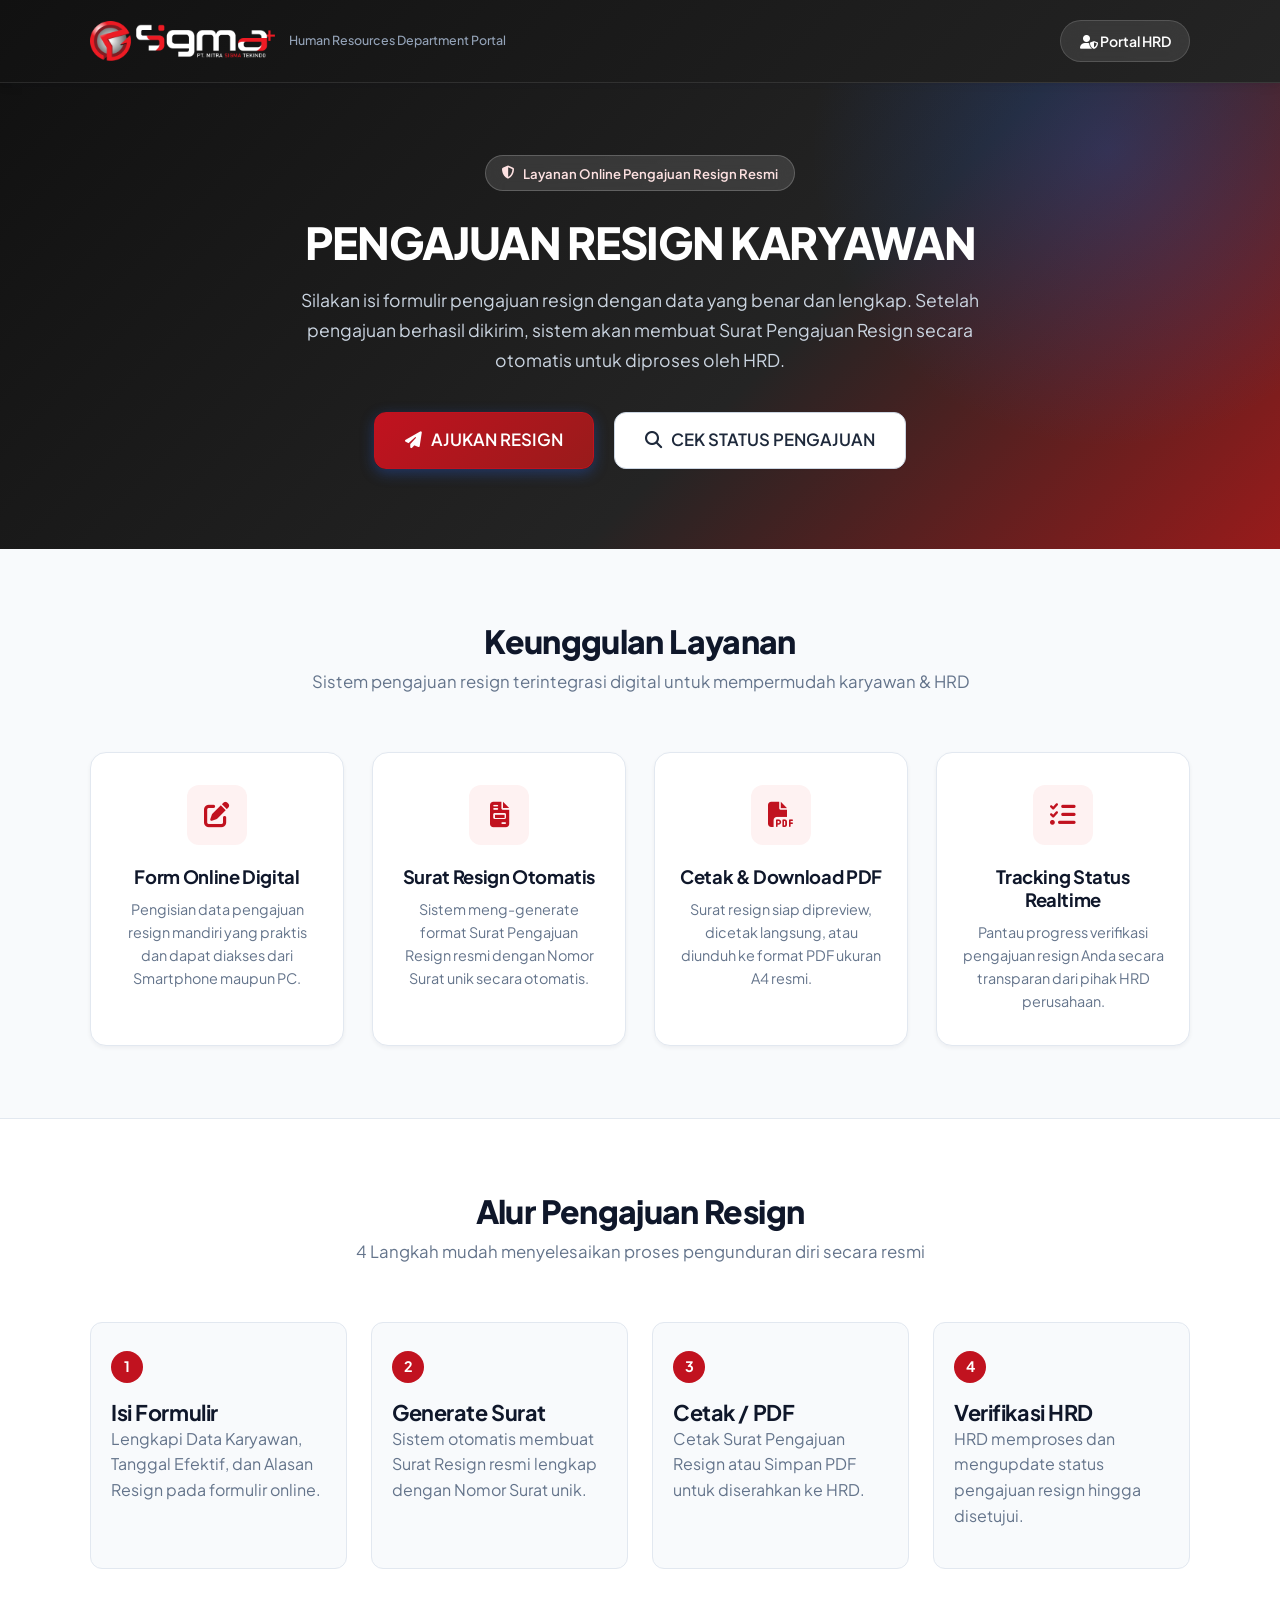
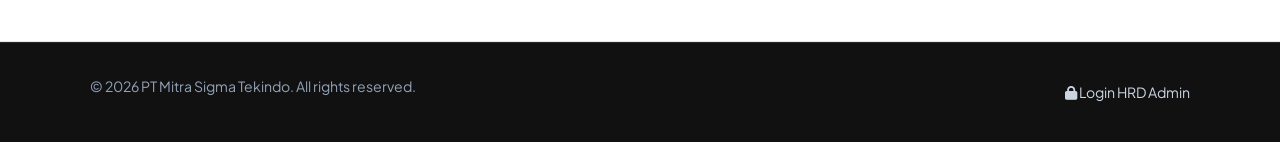
==== commit 8cbf6d2c: "Update tema merah hitam dan logo perusahaan" ====
--- a/index.html
+++ b/index.html
@@ -14,11 +14,8 @@
     <header class="main-header">
         <div class="container header-container">
             <a href="index.html" class="brand-logo">
-                <div class="logo-badge">
-                    <i class="fas fa-building"></i>
-                </div>
+                <img src="assets/logo-mitra-sigma-tekindo.png" class="brand-image" alt="Logo PT Mitra Sigma Tekindo">
                 <div class="brand-text">
-                    <h1>PT Mitra Sigma Tekindo</h1>
                     <p>Human Resources Department Portal</p>
                 </div>
             </a>
--- a/css/style.css
+++ b/css/style.css
@@ -4,20 +4,20 @@
    1. CSS VARIABLES & SYSTEM DESIGN TOKENS
    ========================================================================== */
 :root {
-    /* Brand Colors - Modern Deep Corporate Palette */
-    --primary-900: #0f172a;
-    --primary-800: #1e293b;
-    --primary-700: #1e3a8a;
-    --primary-600: #2563eb;
-    --primary-500: #3b82f6;
-    --primary-400: #60a5fa;
-    --primary-100: #dbeafe;
-    --primary-50:  #eff6ff;
+    /* Brand Colors - Corporate Red & Black Palette */
+    --primary-900: #111111;
+    --primary-800: #242424;
+    --primary-700: #991b1b;
+    --primary-600: #c1121f;
+    --primary-500: #dc2626;
+    --primary-400: #ef4444;
+    --primary-100: #fee2e2;
+    --primary-50:  #fef2f2;
 
     /* Secondary Accent Colors */
-    --accent-600:  #4f46e5;
-    --accent-500:  #6366f1;
-    --accent-50:   #eef2ff;
+    --accent-600:  #7f1d1d;
+    --accent-500:  #b91c1c;
+    --accent-50:   #fff1f2;
 
     /* Status & Feedback Colors */
     --success-700: #047857;
@@ -177,6 +177,13 @@
     text-decoration: none !important;
 }
 
+.brand-image {
+    display: block;
+    width: 185px;
+    max-width: 42vw;
+    height: auto;
+}
+
 .logo-badge {
     width: 44px;
     height: 44px;
@@ -249,7 +256,7 @@
    5. HERO SECTION & HERO BANNER
    ========================================================================== */
 .hero-section {
-    background: linear-gradient(135deg, var(--primary-900) 0%, #1e293b 60%, #1e3a8a 100%);
+    background: linear-gradient(135deg, var(--primary-900) 0%, #242424 60%, var(--primary-700) 100%);
     color: #ffffff;
     padding: 4.5rem 0 5rem;
     position: relative;
@@ -345,14 +352,14 @@
 }
 
 .btn-primary {
-    background: linear-gradient(135deg, var(--primary-600), #1d4ed8);
+    background: linear-gradient(135deg, var(--primary-600), #991b1b);
     color: #ffffff;
     border-color: var(--primary-600);
     box-shadow: 0 4px 14px rgba(37, 99, 235, 0.35);
 }
 
 .btn-primary:hover {
-    background: linear-gradient(135deg, #1d4ed8, #1e40af);
+    background: linear-gradient(135deg, #991b1b, #7f1d1d);
     color: #ffffff;
 }
 
@@ -1092,11 +1099,11 @@
     width: 210mm;
     min-height: 297mm;
     margin: 0 auto;
-    padding: 25mm 20mm;
+    padding: 20mm 18mm;
     box-shadow: var(--shadow-xl);
     font-family: var(--font-serif);
-    font-size: 11pt;
-    line-height: 1.6;
+    font-size: 10.5pt;
+    line-height: 1.45;
     color: #111111;
     box-sizing: border-box;
 }
@@ -1104,8 +1111,8 @@
 .letter-company-header {
     text-align: center;
     border-bottom: 3px double #000000;
-    padding-bottom: 1rem;
-    margin-bottom: 1.75rem;
+    padding-bottom: 0.65rem;
+    margin-bottom: 1.25rem;
 }
 
 .letter-company-header h1 {
@@ -1117,6 +1124,30 @@
     color: #000000;
 }
 
+.letter-company-logo {
+    display: block;
+    width: 235px;
+    max-width: 100%;
+    height: auto;
+    margin: 0 auto 0.45rem;
+}
+
+.letter-company-logo-panel {
+    display: inline-block;
+    background: #111111;
+    padding: 0.35rem 0.75rem;
+    margin-bottom: 0.45rem;
+}
+
+.letter-company-logo-panel .letter-company-logo {
+    margin: 0;
+}
+
+@media (max-width: 600px) {
+    .brand-image { width: 145px; }
+    .brand-text p { display: none; }
+}
+
 .letter-company-header p {
     font-family: var(--font-sans);
     font-size: 9.5pt;
@@ -1137,17 +1168,21 @@
     text-align: center;
     font-family: var(--font-sans);
     font-size: 10pt;
-    margin-bottom: 2rem;
+    margin-bottom: 1.25rem;
+}
+
+.letter-paper p {
+    margin-bottom: 0.6rem;
 }
 
 .letter-table-details {
     width: 100%;
-    margin: 1.25rem 0;
+    margin: 0.85rem 0;
     border-collapse: collapse;
 }
 
 .letter-table-details td {
-    padding: 0.35rem 0;
+    padding: 0.22rem 0;
     vertical-align: top;
 }
 
@@ -1155,14 +1190,26 @@
 .letter-table-details td:nth-child(2) { width: 15px; }
 
 .letter-signature-section {
-    margin-top: 3.5rem;
+    margin-top: 1.75rem;
     float: right;
     width: 220px;
     text-align: center;
 }
 
 .letter-signature-space {
-    height: 75px;
+    height: 55px;
+}
+
+/* Temporary, off-screen copy used when exporting with html2canvas. */
+.pdf-letter-export {
+    position: fixed !important;
+    top: 0 !important;
+    left: -10000px !important;
+    display: block !important;
+    min-height: 0 !important;
+    height: auto !important;
+    margin: 0 !important;
+    box-shadow: none !important;
 }
 
 .letter-signature-name {
@@ -1182,7 +1229,7 @@
         box-shadow: none;
         margin: 0;
         width: 100%;
-        padding: 15mm 15mm;
+        padding: 18mm 18mm;
     }
 }
 
